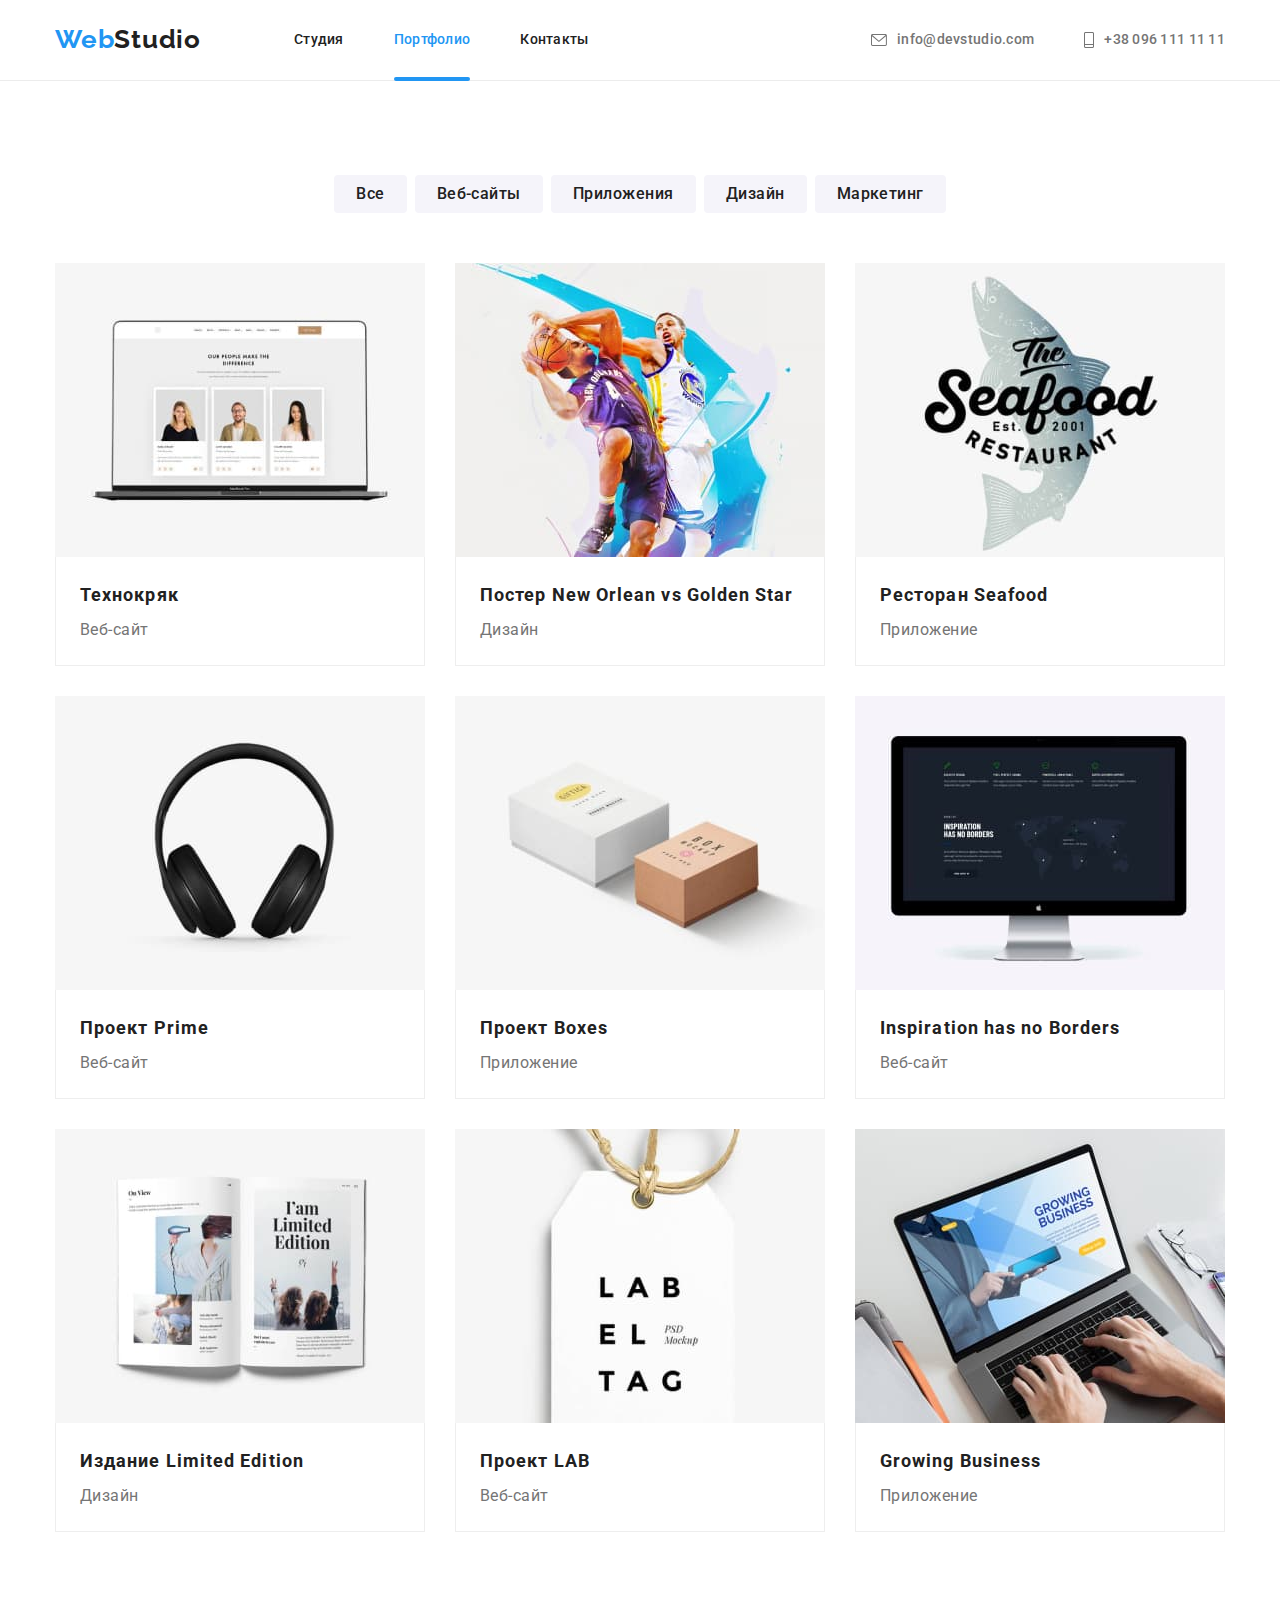
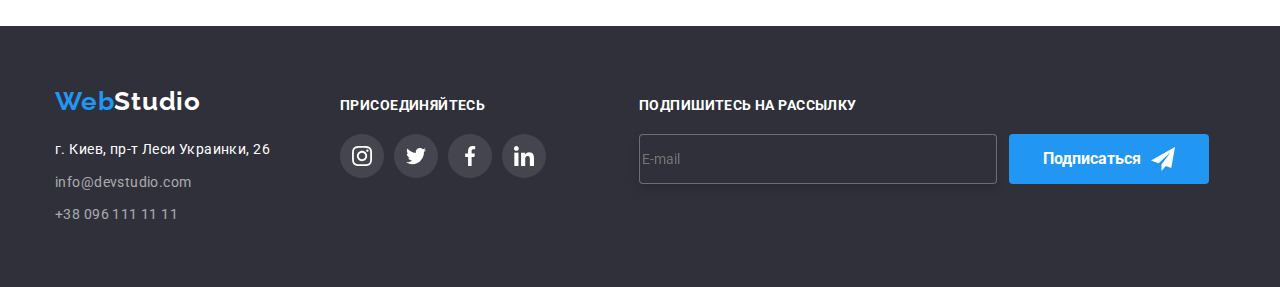
==== portfolio.html @ 74bc2cb3 "Start" ====
<!DOCTYPE html>
<html lang="ru">
  <head>
    <meta charset="UTF-8" />
    <meta http-equiv="X-UA-Compatible" content="IE=edge" />
    <meta name="viewport" content="width=device-width, initial-scale=1.0" />
    <title>Document</title>
    <link
      href="https://fonts.googleapis.com/css2?family=Raleway:wght@700&family=Roboto:wght@400;500;700;900&display=swap"
      rel="stylesheet"
    />
    <link
      rel="stylesheet"
      href="https://cdnjs.cloudflare.com/ajax/libs/modern-normalize/1.1.0/modern-normalize.min.css"
    />
    <link rel="stylesheet" href="./css/styles.css" />
  </head>
  <body>
    <!-- Шапка сайта -->
    <header class="header-border">
      <div class="header container">
        <nav class="header-nav">
          <a href="./index.html" class="logo"> <span>Web</span>Studio</a>
          <ul class="site-nav list">
            <li class="item"><a href="./index.html" class="link">Студия</a></li>
            <li class="item">
              <div class="header-item"><a href="./portfolio.html" class="link current">Портфолио</a></div>
            </li>
            <li class="item"><a href="" class="link">Контакты</a></li>
          </ul>
        </nav>
        <ul class="contacts-header list">
          <li class="item">
            <a href="mailto:info@devstudio.com" class="link">
              <svg class="contacts-header-icon" width="16px" height="12px">
                <use href="./images/svg/symbol-defs.svg#icon-envelope"></use>
              </svg>
              info@devstudio.com
            </a>
          </li>
          <li class="item">
            <a href="tel:+380961111111" class="link">
              <svg class="contacts-header-icon" width="10px" height="16px">
                <use href="./images/svg/symbol-defs.svg#icon-Vector"></use>
              </svg>
              +38 096 111 11 11</a
            >
          </li>
        </ul>
      </div>
    </header>
    <!-- Портфолио -->
    <main>
      <section class="section">
        <div class="container">
          <h2 class="visually-hidden">Портфолио</h2>
          <ul class="filter list">
            <li class="item"><button type="button" class="filter-button">Все</button></li>
            <li class="item"><button type="button" class="filter-button">Веб-сайты</button></li>
            <li class="item"><button type="button" class="filter-button">Приложения</button></li>
            <li class="item"><button type="button" class="filter-button">Дизайн</button></li>
            <li class="item"><button type="button" class="filter-button">Маркетинг</button></li>
          </ul>
          <ul class="filter-list list">
            <li class="item">
              <a href="" class="filter-hover">
                <div class="desc">
                  <img
                    class="card-img"
                    src="./images/portfolio/img1.jpg"
                    alt="Экран ноутбука со страничкой сайта"
                    width="370"
                  />
                  <div class="filter-desc-overlay">
                    <p class="text">
                      Технокряк это современная площадка распространения коронавируса. Компании используют эту платформу
                      для цифрового шпионажа и атак на защищённые сервера конкурентов.
                    </p>
                  </div>
                </div>
                <div class="content">
                  <h3 class="title">Технокряк</h3>
                  <p class="text">Веб-сайт</p>
                </div>
              </a>
            </li>

            <li class="item">
              <a href="" class="filter-hover">
                <div class="desc">
                  <img
                    class="card-img"
                    src="./images/portfolio/img2.jpg"
                    alt="Баскетболисты с мячем в прыжке"
                    width="370"
                  />
                  <div class="filter-desc-overlay">
                    <p class="text">
                      Технокряк это современная площадка распространения коронавируса. Компании используют эту платформу
                      для цифрового шпионажа и атак на защищённые сервера конкурентов.
                    </p>
                  </div>
                </div>
                <div class="content">
                  <h3 class="title">Постер New Orlean vs Golden Star</h3>
                  <p class="text">Дизайн</p>
                </div>
              </a>
            </li>
            <li class="item">
              <a href="" class="filter-hover">
                <div class="desc">
                  <img
                    class="card-img"
                    src="./images/portfolio/img3.jpg"
                    alt="Логотип с изображением рыбы и названия ресторана"
                    width="370"
                  />
                  <div class="filter-desc-overlay">
                    <p class="text">
                      Технокряк это современная площадка распространения коронавируса. Компании используют эту платформу
                      для цифрового шпионажа и атак на защищённые сервера конкурентов.
                    </p>
                  </div>
                </div>
                <div class="content">
                  <h3 class="title">Ресторан Seafood</h3>
                  <p class="text">Приложение</p>
                </div>
              </a>
            </li>
            <li class="item">
              <a href="" class="filter-hover">
                <div class="desc">
                  <img class="card-img" src="./images/portfolio/img4.jpg" alt="Наушники" width="370" />
                  <div class="filter-desc-overlay">
                    <p class="text">
                      Технокряк это современная площадка распространения коронавируса. Компании используют эту платформу
                      для цифрового шпионажа и атак на защищённые сервера конкурентов.
                    </p>
                  </div>
                </div>
                <div class="content">
                  <h3 class="title">Проект Prime</h3>
                  <p class="text">Веб-сайт</p>
                </div>
              </a>
            </li>
            <li class="item">
              <a href="" class="filter-hover">
                <div class="desc">
                  <img
                    class="card-img"
                    src="./images/portfolio/img5.jpg"
                    alt="Две коробки одна белая другая коричневая"
                    width="370"
                  />
                  <div class="filter-desc-overlay">
                    <p class="text">
                      Технокряк это современная площадка распространения коронавируса. Компании используют эту платформу
                      для цифрового шпионажа и атак на защищённые сервера конкурентов.
                    </p>
                  </div>
                </div>
                <div class="content">
                  <h3 class="title">Проект Boxes</h3>
                  <p class="text">Приложение</p>
                </div>
              </a>
            </li>
            <li class="item">
              <a href="" class="filter-hover">
                <div class="desc">
                  <img
                    class="card-img"
                    src="./images/portfolio/img6.jpg"
                    alt="Экран компьютера с изображением карты мира"
                    width="370"
                  />
                  <div class="filter-desc-overlay">
                    <p class="text">
                      Технокряк это современная площадка распространения коронавируса. Компании используют эту платформу
                      для цифрового шпионажа и атак на защищённые сервера конкурентов.
                    </p>
                  </div>
                </div>
                <div class="content">
                  <h3 class="title">Inspiration has no Borders</h3>
                  <p class="text">Веб-сайт</p>
                </div>
              </a>
            </li>
            <li class="item">
              <a href="" class="filter-hover">
                <div class="desc">
                  <img class="card-img" src="./images/portfolio/img7.jpg" alt="Журнал в развороте" width="370" />
                  <div class="filter-desc-overlay">
                    <p class="text">
                      Технокряк это современная площадка распространения коронавируса. Компании используют эту платформу
                      для цифрового шпионажа и атак на защищённые сервера конкурентов.
                    </p>
                  </div>
                </div>
                <div class="content">
                  <h3 class="title">Издание Limited Edition</h3>
                  <p class="text">Дизайн</p>
                </div>
              </a>
            </li>
            <li class="item">
              <a href="" class="filter-hover">
                <div class="desc">
                  <img class="card-img" src="./images/portfolio/img8.jpg" alt="Этикетка с надписью" width="370" />
                  <div class="filter-desc-overlay">
                    <p class="text">
                      Технокряк это современная площадка распространения коронавируса. Компании используют эту платформу
                      для цифрового шпионажа и атак на защищённые сервера конкурентов.
                    </p>
                  </div>
                </div>
                <div class="content">
                  <h3 class="title">Проект LAB</h3>
                  <p class="text">Веб-сайт</p>
                </div>
              </a>
            </li>
            <li class="item">
              <a href="" class="filter-hover">
                <div class="desc">
                  <img
                    class="card-img"
                    src="./images/portfolio/img9.jpg"
                    alt="Ноутбук кто-то на нем работает"
                    width="370"
                  />
                  <div class="filter-desc-overlay">
                    <p class="text">
                      Технокряк это современная площадка распространения коронавируса. Компании используют эту платформу
                      для цифрового шпионажа и атак на защищённые сервера конкурентов.
                    </p>
                  </div>
                </div>
                <div class="content">
                  <h3 class="title">Growing Business</h3>
                  <p class="text">Приложение</p>
                </div>
              </a>
            </li>
          </ul>
        </div>
      </section>
    </main>
    <!-- Футер -->
    <footer class="footer">
      <div class="container bloks">
        <div class="address">
          <a href="/index.html" class="logo"> <span>Web</span>Studio</a>
          <address>
            <ul class="list">
              <li class="address-text">
                <a href="https://goo.gl/maps/LQbmXpM3BCBhQMDx9" class="address-text" target="_blank"
                  >г. Киев, пр-т Леси Украинки, 26</a
                >
              </li>
              <li class="item"><a href="mailto:info@devstudio.com" class="address-link">info@devstudio.com</a></li>
              <li class="item"><a href="tel:+380961111111" class="address-link">+38 096 111 11 11</a></li>
            </ul>
          </address>
        </div>
        <div class="join">
          <h3 class="title">Присоединяйтесь</h3>
          <ul class="join-list list">
            <li class="item">
              <a href="" class="join-icon">
                <svg class="icon" width="20px" height="20px">
                  <use href="./images/svg/symbol-defs.svg#icon-instagram-2"></use>
                </svg>
              </a>
            </li>
            <li class="item">
              <a href="" class="join-icon">
                <svg class="icon" width="20px" height="20px">
                  <use href="./images/svg/symbol-defs.svg#icon-twitter-1"></use>
                </svg>
              </a>
            </li>
            <li class="item">
              <a href="" class="join-icon">
                <svg class="icon" width="20px" height="20px">
                  <use href="./images/svg/symbol-defs.svg#icon-facebook-1"></use>
                </svg>
              </a>
            </li>
            <li class="item">
              <a href="" class="join-icon">
                <svg class="icon" width="20px" height="20px">
                  <use href="./images/svg/symbol-defs.svg#icon-linkedin-1"></use>
                </svg>
              </a>
            </li>
          </ul>
        </div>
        <div class="subscribe">
          <h3 class="title">Подпишитесь на рассылку</h3>
          <form class="form-footer">
            <label class="field-footer">
              <input type="email" class="input-footer" name="email" placeholder="E-mail" />
            </label>
            <button type="submit" class="footer-button">
              Подписаться
              <svg class="icon" width="24px" height="24px">
                <use href="./images/svg/symbol-defs.svg#icon-icon-send"></use>
              </svg>
            </button>
          </form>
        </div>
      </div>
    </footer>
  </body>
</html>
---- css/styles.css ----
:root {
  --title-text-color: #212121;
  --primari-text-color: #757575;
  --accent-color: #2196f3;
  --primary-white-color: #ffffff;
  --background-color: #e5e5e5;
  --background-body-color: #f5f4fa;
  --icons-color: #afb1b8;
  --icon-white-color: #ffffff;
}
body {
  color: var(--primari-text-color);
  font-family: roboto, sans-serif;
  font-size: 14px;
  line-height: 1.7;
}
h1,
h2,
h3,
h4,
h5,
h6,
p,
ul {
  margin: 0;
  padding: 0;
}
.list {
  list-style: none;
}
.list a {
  text-decoration: none;
}
/* цвет основного текста #212121
цвет вторичного текста #757575
цвет текста белый #FFFFFF
цвет текста акцент #2196F3

цвет хедера #FFFFFF

цвет фона #E5E5E5
вторичный цвет фона #F5F4FA

цвет фона героя #2F303A

цвет фона футера #2F303A
*/
.container {
  width: 1200px;
  margin-left: auto;
  margin-right: auto;
  padding-left: 15px;
  padding-right: 15px;
  /* outline: 2px solid tomato; */
}
.visually-hidden {
  position: absolute;
  width: 1px;
  height: 1px;
  margin: -1px;
  padding: 0;
  overflow: hidden;
  border: 0;
  clip: rect(0 0 0 0);
}
.logo {
  color: var(--title-text-color);
  text-decoration: none;
  font-family: raleway;
  font-weight: 700;
  font-size: 26px;
  line-height: 1.2;
  letter-spacing: 0.03em;
}
.logo > span {
  color: var(--accent-color);
}
/* ------------------site nav------------------ */
.header {
  display: flex;
  padding-top: 24px;
  padding-bottom: 25px;
  align-items: center;
}
.header-border {
  border-bottom: 1px solid #ececec;
}
.header-nav {
  display: flex;
}

.site-nav,
.contacts-header {
  display: flex;
  align-items: center;
  font-weight: 500;
  font-size: 14px;
  line-height: 1.2;
  letter-spacing: 0.02em;
}
.site-nav {
  margin-left: 93px;
}
.site-nav .item:not(:last-child) {
  margin-right: 50px;
}

.contacts-header {
  margin-left: auto;
}
.contacts-header .link {
  display: flex;
  align-items: center;
}
.contacts-header .item:last-child {
  margin-left: 50px;
}
.site-nav .link {
  color: var(--title-text-color);
  transition: color 250ms cubic-bezier(0.4, 0, 0.2, 1);
}
.contacts-header .link {
  color: var(--primari-text-color);
  transition: color 250ms cubic-bezier(0.4, 0, 0.2, 1);
}
.contacts-header-icon {
  fill: currentColor;
  margin-right: 10px;
}
.site-nav .link:hover,
.site-nav .link:focus,
.contacts-header .link:hover,
.contacts-header .link:focus,
.address-link:hover,
.address-link:focus {
  color: var(--accent-color);
  fill: var(--accent-color);
  outline: none;
}
.link.current {
  color: var(--accent-color);
}
.header-item {
  position: relative;
}
.header-item::after {
  content: "";
  position: absolute;
  top: 46px;
  left: 0;
  width: 100%;
  height: 4px;
  border-radius: 2px;
  background-color: var(--accent-color);
  animation-name: changes;
  animation-duration: 500ms;
  animation-timing-function: linear;
  animation-fill-mode: backwards;
}
@keyframes changes {
  0% {
    opacity: 0;
  }
  100% {
    opacity: 1;
  }
}
/* -------------------Герой------------------- */
.section.hero {
  padding-top: 200px;
  padding-bottom: 200px;
  max-width: 1600px;
  margin-left: auto;
  margin-right: auto;
  background-image: linear-gradient(to right, rgba(47, 48, 58, 0.4), rgba(47, 48, 58, 0.4)),
    url(../images/hero/img1.jpg);
  background-repeat: no-repeat;
  background-position: center;
  background-size: cover;
}
.hero-title {
  color: var(--primary-white-color);
  font-weight: 900;
  font-size: 44px;
  line-height: 1.36;
  text-align: center;
  letter-spacing: 0.06em;
  text-transform: uppercase;
  margin-bottom: 30px;
}
.hero-button,
.form-button,
.footer-button {
  display: block;
  width: 200px;
  height: 50px;
  border: 10px transparent;
  border-radius: 4px;
  padding: 0;
  margin: auto;
  cursor: pointer;
  color: var(--primary-white-color);
  background-color: var(--accent-color);
  font-family: Roboto;
  font-weight: bold;
  font-size: 16px;
  line-height: 1.88;
}

/* ------------------Section----------------- */
.section {
  padding-top: 94px;
  padding-bottom: 94px;
  /* outline: 2px solid teal; */
  background-color: #ffffff;
}
.section.business {
  padding-top: 0px;
}
.section-title {
  color: var(--title-text-color);
  font-weight: bold;
  font-size: 36px;
  line-height: 1.17;
  text-align: center;
  letter-spacing: 0.03em;
  margin-bottom: 50px;
}
.feature-list {
  display: flex;
}
.feature-list .title,
.business-list .title {
  font-weight: bold;
  font-size: 14px;
  line-height: 1.14;
  letter-spacing: 0.03em;
  text-transform: uppercase;
}
.feature-list .title {
  margin-bottom: 10px;
  color: var(--title-text-color);
}
.feature-list .item {
  display: block;
  width: 270px;
}
.feature-list .item:not(:last-child) {
  margin-right: 30px;
}
.feature-list .text {
  letter-spacing: 0.03em;
}
.feature-icon {
  padding: 25px 100px;
  border-radius: 4px;
  background-color: var(--background-body-color);
  margin-bottom: 30px;
}
.feature-icon .icon {
  display: block;
}
.business-list {
  display: flex;
}
.card-img {
  display: block;
}
.business-list .item {
  position: relative;
}
.business-list .item:not(:last-child) {
  margin-right: 30px;
}
.business-list .title {
  color: var(--primary-white-color);
}
.business-item {
  position: absolute;
  width: 100%;
  bottom: 0;
  padding-top: 27px;
  padding-bottom: 27px;
  text-align: center;
  background-color: rgba(47, 48, 58, 0.8);
}
.command-list {
  display: flex;
}
.command-list .item:not(:last-child) {
  margin-right: 30px;
}
.command-list .item {
  padding-bottom: 30px;
  border-radius: 0px 0px 4px 4px;
  background-color: var(--primary-white-color);
  box-shadow: 0px 1px 3px rgba(0, 0, 0, 0.12), 0px 1px 1px rgba(0, 0, 0, 0.14), 0px 2px 1px rgba(0, 0, 0, 0.2);
}

.command-list .title {
  color: var(--title-text-color);
  font-weight: 500;
  font-size: 16px;
  line-height: 1.19;
  letter-spacing: 0.03em;
  margin: 30px auto 10px;
  display: block;
  text-align: center;
}
.command-list .text {
  font-size: 16px;
  line-height: 1.19;
  text-align: center;
  letter-spacing: 0.03em;
  margin-bottom: 16px;
}
.command-icon-list {
  display: flex;
  justify-content: center;
}
.command-icon {
  width: 44px;
  height: 44px;
  border-radius: 50%;
  background-color: transparent;
  padding: 12px;
  display: block;
  color: var(--icons-color);
  transition: background-color 250ms cubic-bezier(0.4, 0, 0.2, 1), color 250ms cubic-bezier(0.4, 0, 0.2, 1);
}

.command-icon-item:not(:last-child) {
  margin-right: 10px;
}
.command-icon > .icon {
  fill: currentColor;
}
.command-icon:hover,
.command-icon:focus {
  color: var(--icon-white-color);
  background-color: var(--accent-color);
  outline: none;
}
.section.command {
  background-color: var(--background-body-color);
}
.clients-list {
  display: flex;
  justify-content: space-between;
}
.clients-list .item {
  padding: 16px 32px;
  border: 1px solid var(--icons-color);
  border-radius: 4px;
  color: var(--icons-color);
  display: block;
  transition: color 250ms cubic-bezier(0.4, 0, 0.2, 1), border 250ms cubic-bezier(0.4, 0, 0.2, 1);
}
.clients-list .icon {
  fill: currentColor;
  display: block;
}
.clients-list .item:hover,
.clients-list .item:focus {
  color: var(--accent-color);
  border: 1px solid var(--accent-color);
  outline: none;
}
.filter {
  display: flex;
  justify-content: center;
}
.filter-list {
  display: flex;
  flex-wrap: wrap;
  margin-top: 50px;
}
.filter-button {
  cursor: pointer;
  color: var(--title-text-color);
  background-color: #f5f4fa;
  font-family: Roboto;
  font-weight: 500;
  font-size: 16px;
  line-height: 1.62;
  text-align: center;
  letter-spacing: 0.03em;
  border-radius: 4px;
  border: 0;
  padding: 6px 22px;

  transition: background-color 250ms cubic-bezier(0.4, 0, 0.2, 1), color 250ms cubic-bezier(0.4, 0, 0.2, 1),
    box-shadow 250ms cubic-bezier(0.4, 0, 0.2, 1);
}
.filter .item:not(:last-child) {
  margin-right: 8px;
}
/* .filter-list .item:not(:nth-last-child(-n + 3)) {
  margin-bottom: 30px;
}
.filter-list .item:not(:nth-child(3n + 3)) {
  margin-right: 30px;
} */
.filter-list {
  display: flex;
  flex-wrap: wrap;
  gap: 30px 30px;
}
.filter-button:hover,
.filter-button:focus {
  color: var(--primary-white-color);
  background-color: var(--accent-color);
  box-shadow: 0px 3px 1px rgba(0, 0, 0, 0.1), 0px 1px 2px rgba(0, 0, 0, 0.08), 0px 2px 2px rgba(0, 0, 0, 0.12);
  outline: none;
}
.filter-list .title {
  color: var(--title-text-color);
  font-weight: bold;
  font-size: 18px;
  line-height: 2;
  letter-spacing: 0.06em;
}
.filter-list .content {
  border: 1px solid#eeeeee;
  border-top: 0px;
  padding: 20px 24px;
}
.filter-list .text {
  margin-top: 2px;
  font-weight: normal;
  font-size: 16px;
  line-height: 1.87;
  letter-spacing: 0.03em;
  color: var(--primari-text-color);
}
.filter-hover {
  display: block;
  transition: box-shadow 250ms cubic-bezier(0.4, 0, 0.2, 1);
}
.filter-list .desc {
  position: relative;
  overflow: hidden;
}
.filter-desc-overlay {
  position: absolute;
  top: 0;
  left: 0;
  width: 100%;
  height: 100%;
  padding: 63px 24px;
  background-color: rgba(33, 150, 243, 0.9);

  transform: translateY(100%);
  transition: transform 250ms cubic-bezier(0.4, 0, 0.2, 1);
}
.filter-desc-overlay .text {
  font-size: 18px;
  line-height: 1.56;
  letter-spacing: 0.03em;
  color: var(--primary-white-color);
}
.filter-hover:focus,
.filter-hover:hover {
  box-shadow: 0px 1px 1px rgba(0, 0, 0, 0.12), 0px 4px 4px rgba(0, 0, 0, 0.06), 1px 4px 6px rgba(0, 0, 0, 0.16);
  outline: none;
}
.filter-hover:hover .filter-desc-overlay,
.filter-hover:focus .filter-desc-overlay {
  transform: translateY(0);
}
/* ---------------footer---------------- */
.footer {
  background-color: #2f303a;
  padding-top: 60px;
  padding-bottom: 60px;
}
.container.bloks {
  display: flex;
}

.address-link {
  color: rgba(255, 255, 255, 0.6);
  font-weight: normal;
  font-style: normal;
  font-size: 14px;
  line-height: 1.71;
  letter-spacing: 0.03em;
  transition: color 250ms cubic-bezier(0.4, 0, 0.2, 1);
}
.address-text {
  color: var(--primary-white-color);
  font-style: normal;
  font-weight: normal;
  font-size: 14px;
  line-height: 1.71;
  letter-spacing: 0.03em;
  margin-top: 20px;
}
.address .item {
  margin-top: 9px;
}
.footer .logo {
  color: var(--primary-white-color);
}
.join {
  margin-left: 70px;
  margin-top: 12px;
}
.join .title,
.subscribe .title {
  font-size: 14px;
  line-height: 1.14;
  letter-spacing: 0.03em;
  text-transform: uppercase;
  color: var(--primary-white-color);
}
.join-list {
  display: flex;
  margin-top: 20px;
}
.join-icon {
  width: 44px;
  height: 44px;
  border-radius: 50%;
  padding: 12px;
  color: var(--icon-white-color);
  display: block;

  background-color: rgba(255, 255, 255, 0.1);
  transition: background-color 250ms cubic-bezier(0.4, 0, 0.2, 1);
}
.join-list .item:not(:last-child) {
  margin-right: 10px;
}
.join-icon .icon {
  fill: currentColor;
}
.join-icon:hover,
.join-icon:focus {
  background-color: var(--accent-color);
  outline: none;
}
.subscribe {
  margin-left: 93px;
  margin-top: 12px;
}
.subscribe .title {
  margin-bottom: 20px;
}
.form-footer {
  display: flex;
  align-items: center;
}
.input-footer {
  width: 358px;
  height: 50px;
  border: 1px solid rgba(255, 255, 255, 0.3);
  filter: drop-shadow(0px 4px 4px rgba(0, 0, 0, 0.15));
  border-radius: 4px;
  background-color: #2f303a;
  color: var(--primary-white-color);
  cursor: pointer;
  transition: border-color 250ms cubic-bezier(0.4, 0, 0.2, 1);
}
.field-footer:focus-within > .input-footer {
  border-color: var(--accent-color);
  outline: none;
}
.footer-button {
  display: flex;
  justify-content: center;
  align-items: center;
  margin-left: 12px;
}
.footer-button .icon {
  margin-left: 10px;
}

/*------------ Modal-----------  */
.backdrop {
  position: fixed;
  top: 0;
  left: 0;
  width: 100vw;
  height: 100vh;
  background-color: rgba(0, 0, 0, 0.2);
  opacity: 1;
  transition: opacity 250ms cubic-bezier(0.4, 0, 0.2, 1);
}
.backdrop.is-hidden {
  opacity: 0;
  pointer-events: none;
  visibility: hidden;
}
.modal {
  position: absolute;
  top: 50%;
  left: 50%;
  padding: 40px;

  min-width: 528px;
  min-height: 581px;
  background-color: #ffffff;
  box-shadow: 0px 1px 3px rgba(0, 0, 0, 0.12), 0px 1px 1px rgba(0, 0, 0, 0.14), 0px 2px 1px rgba(0, 0, 0, 0.2);
  border-radius: 4px;
  transform: translate(-50%, -50%);
}
.modal-button {
  padding: 0;
  margin: 0;
  position: absolute;
  top: 8px;
  right: 8px;
  fill: var(--icons-color);
  border: none;
  background-color: transparent;
  cursor: pointer;
}
.modal-button .icon {
  display: block;
  fill: #000;
  transition: fill 250ms cubic-bezier(0.4, 0, 0.2, 1);
}
.modal-button .icon:hover {
  fill: var(--accent-color);
}
/* ------------------Form---------------- */
.form-title {
  margin-bottom: 30px;
  font-weight: bold;
  font-size: 20px;
  line-height: 1.15;
  text-align: center;
  letter-spacing: 0.03em;
  color: var(--title-text-color);
}
.form-field {
  position: relative;
  display: flex;
  margin-bottom: 28px;
}
.form-input {
  width: 100%;
  height: 40px;
  padding-left: 42px;
  border: 1px solid rgba(33, 33, 33, 0.2);
  border-radius: 4px;
  cursor: pointer;
  transition: border-color 250ms cubic-bezier(0.4, 0, 0.2, 1);
}
.form-label {
  position: absolute;
  top: -18px;
  left: 0;
  font-size: 12px;
  line-height: 1.17;
  letter-spacing: 0.01em;
  cursor: pointer;
}
.form-field .icon {
  position: absolute;
  left: 12px;
  top: 50%;
  transform: translateY(-50%);
  cursor: pointer;
  transition: fill 250ms cubic-bezier(0.4, 0, 0.2, 1);
}

.form-input.comments {
  height: 120px;
  padding: 12px 16px;
  resize: none;
}
.form-field.comments {
  margin-bottom: 20px;
}
.form-field:focus-within > .icon {
  fill: var(--accent-color);
}
.form-field:focus-within > .form-input {
  border-color: var(--accent-color);
  outline: none;
}
.form-button {
  box-shadow: 0px 4px 4px rgba(0, 0, 0, 0.15);
}
.form-label-checkbox,
.checkbox-link {
  padding-left: 24px;
  font-size: 14px;
  line-height: 1.71;
  letter-spacing: 0.03em;
}
.checkbox-link {
  display: inline;
  text-decoration-line: underline;
  color: var(--accent-color);
  margin: 0;
  padding: 0;
}
.icon-unchecked {
  position: absolute;
  top: 50%;

  transform: translateY(-50%);
  width: 16px;
  height: 15px;
  margin-right: 5px;
  border: 2px solid #2a2a2a;
  border-radius: 2px;
  background: #ffffff;
  transition: background-color 250ms cubic-bezier(0.4, 0, 0.2, 1), border 250ms cubic-bezier(0.4, 0, 0.2, 1);
}
.icon-checked {
  position: absolute;
  top: 50%;

  transform: translateY(-50%);
}
.form-checkbox:checked ~ .icon-unchecked {
  background: transparent;
  border: transparent;
}
.form-field.checkbox {
  padding-left: 12px;
  margin-bottom: 30px;
}
.form-checkbox {
  position: absolute;
  width: 1px;
  height: 1px;
  margin: -1px;
  border: 0;
  padding: 0;
  clip: rect(0 0 0 0);
  overflow: hidden;
}
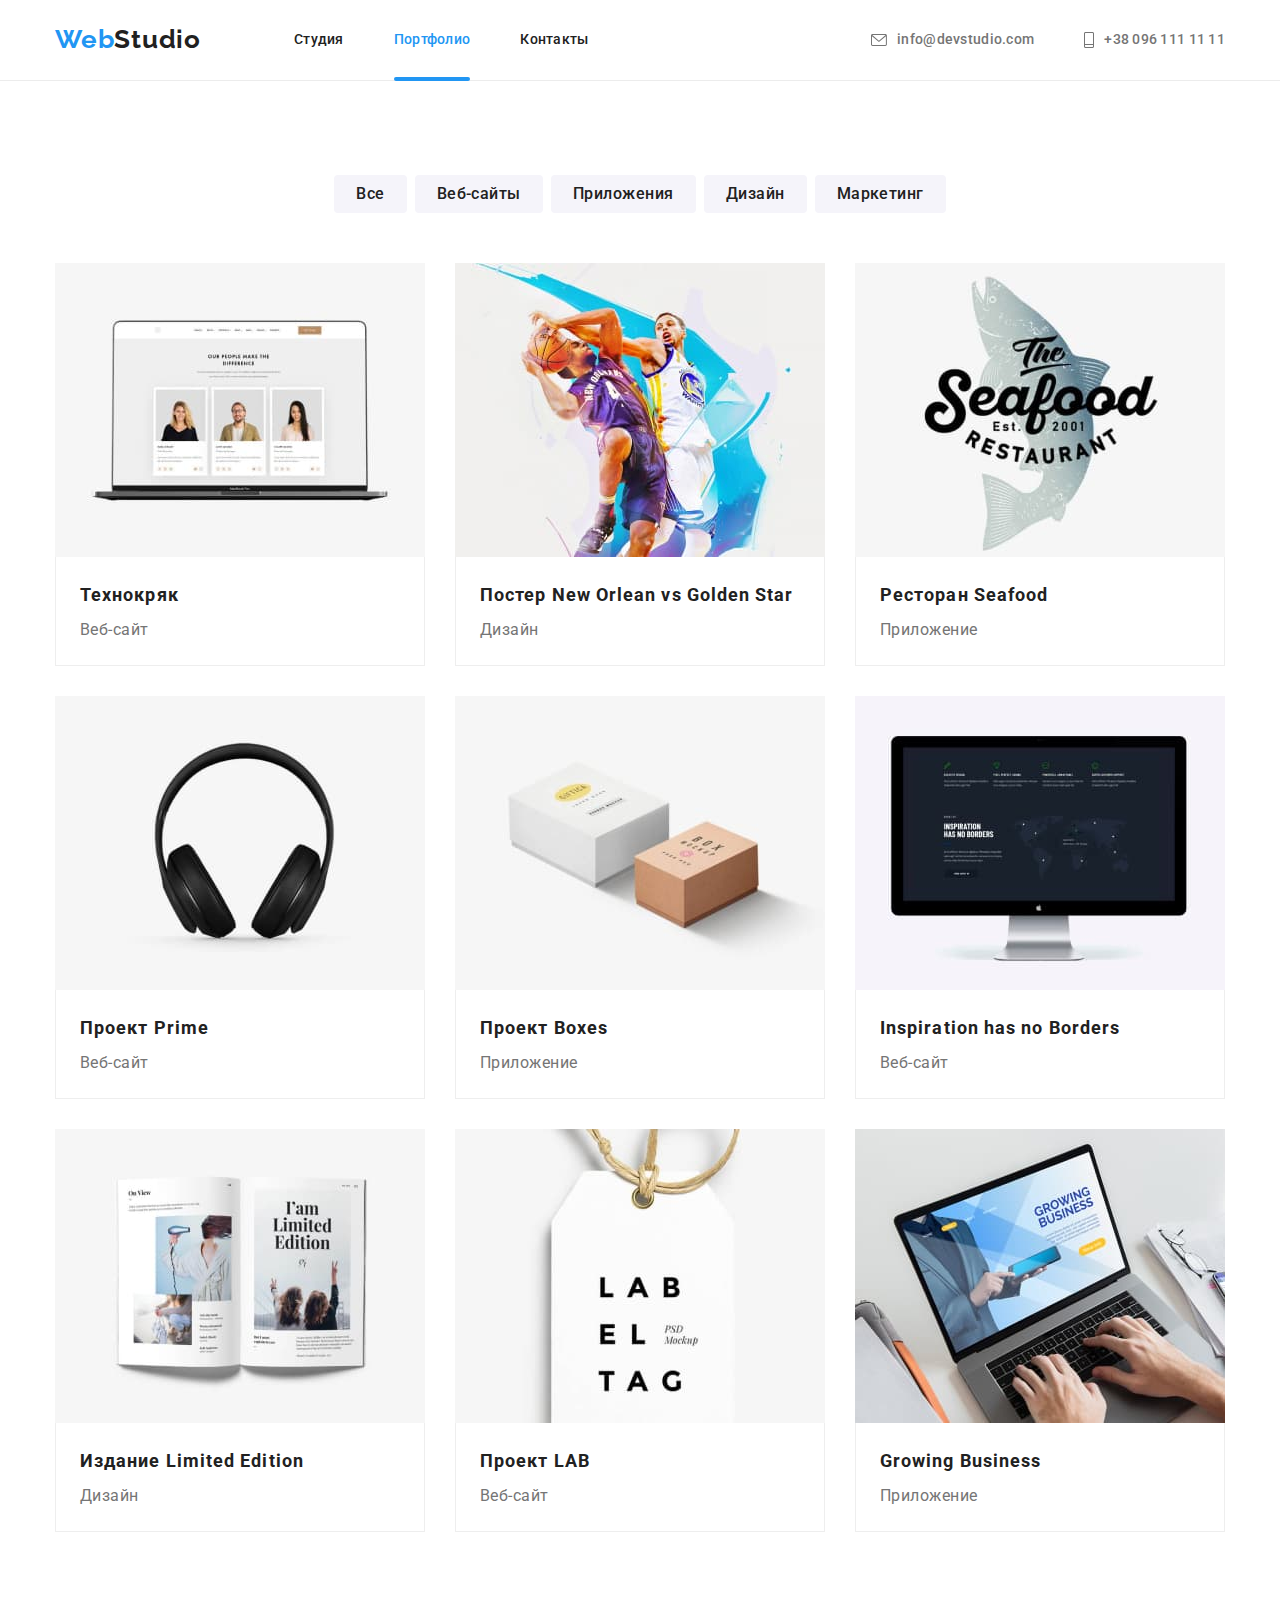
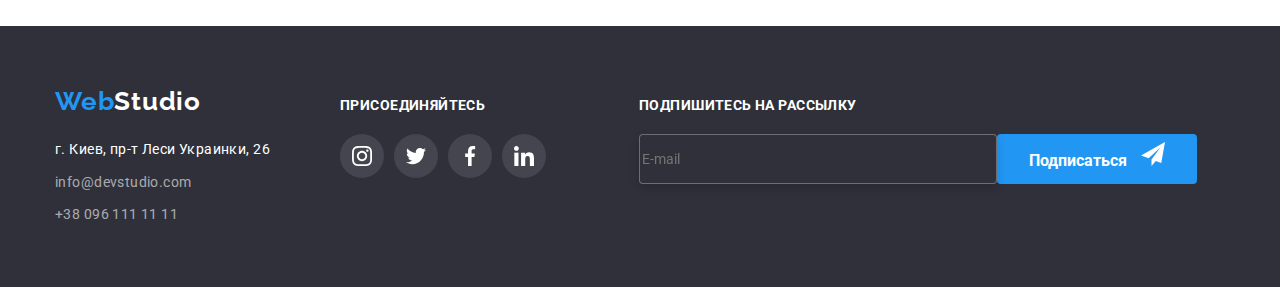
==== commit 427881d3: "Split into folders SASS" ====
--- a/portfolio.html
+++ b/portfolio.html
@@ -13,6 +13,7 @@
       rel="stylesheet"
       href="https://cdnjs.cloudflare.com/ajax/libs/modern-normalize/1.1.0/modern-normalize.min.css"
     />
+    <link rel="stylesheet" href="./css/main.css" />
     <link rel="stylesheet" href="./css/styles.css" />
   </head>
   <body>
--- a/css/main.css
+++ b/css/main.css
@@ -0,0 +1,807 @@
+h1,
+h2,
+h3,
+h4,
+h5,
+h6,
+p,
+ul {
+  margin: 0;
+  padding: 0;
+}
+
+.list {
+  list-style: none;
+}
+
+.list a {
+  text-decoration: none;
+}
+
+:root {
+  --title-text-color: #212121;
+  --primari-text-color: #757575;
+  --accent-color: #2196f3;
+  --primary-white-color: #ffffff;
+  --background-color: #e5e5e5;
+  --background-body-color: #f5f4fa;
+  --icons-color: #afb1b8;
+  --icon-white-color: #ffffff;
+}
+
+body {
+  color: var(--primari-text-color);
+  font-family: roboto, sans-serif;
+  font-size: 14px;
+  line-height: 1.7;
+}
+
+.section {
+  padding-top: 94px;
+  padding-bottom: 94px;
+  /* outline: 2px solid teal; */
+  background-color: #ffffff;
+}
+
+.container {
+  width: 1200px;
+  margin-left: auto;
+  margin-right: auto;
+  padding-left: 15px;
+  padding-right: 15px;
+  /* outline: 2px solid tomato; */
+}
+
+.logo {
+  color: var(--title-text-color);
+  text-decoration: none;
+  font-family: raleway;
+  font-weight: 700;
+  font-size: 26px;
+  line-height: 1.2;
+  letter-spacing: 0.03em;
+}
+
+.logo > span {
+  color: var(--accent-color);
+}
+
+.backdrop {
+  position: fixed;
+  top: 0;
+  left: 0;
+  width: 100vw;
+  height: 100vh;
+  background-color: rgba(0, 0, 0, 0.2);
+  opacity: 1;
+  transition: opacity 250ms cubic-bezier(0.4, 0, 0.2, 1);
+}
+
+.backdrop.is-hidden {
+  opacity: 0;
+  pointer-events: none;
+  visibility: hidden;
+}
+
+.modal {
+  position: absolute;
+  top: 50%;
+  left: 50%;
+  padding: 40px;
+  min-width: 528px;
+  min-height: 581px;
+  background-color: #ffffff;
+  box-shadow: 0px 1px 3px rgba(0, 0, 0, 0.12), 0px 1px 1px rgba(0, 0, 0, 0.14), 0px 2px 1px rgba(0, 0, 0, 0.2);
+  border-radius: 4px;
+  transform: translate(-50%, -50%);
+}
+
+.modal-button {
+  padding: 0;
+  margin: 0;
+  position: absolute;
+  top: 8px;
+  right: 8px;
+  fill: var(--icons-color);
+  border: none;
+  background-color: transparent;
+  cursor: pointer;
+}
+
+.modal-button .icon {
+  display: block;
+  fill: #000;
+  transition: fill 250ms cubic-bezier(0.4, 0, 0.2, 1);
+}
+
+.modal-button .icon:hover {
+  fill: var(--accent-color);
+}
+
+.form-title {
+  margin-bottom: 30px;
+  font-weight: bold;
+  font-size: 20px;
+  line-height: 1.15;
+  text-align: center;
+  letter-spacing: 0.03em;
+  color: var(--title-text-color);
+}
+
+.form-field {
+  position: relative;
+  display: flex;
+  margin-bottom: 28px;
+}
+
+.form-input {
+  width: 100%;
+  height: 40px;
+  padding-left: 42px;
+  border: 1px solid rgba(33, 33, 33, 0.2);
+  border-radius: 4px;
+  cursor: pointer;
+  transition: border-color 250ms cubic-bezier(0.4, 0, 0.2, 1);
+}
+
+.form-label {
+  position: absolute;
+  top: -18px;
+  left: 0;
+  font-size: 12px;
+  line-height: 1.17;
+  letter-spacing: 0.01em;
+  cursor: pointer;
+}
+
+.form-field .icon {
+  position: absolute;
+  left: 12px;
+  top: 50%;
+  transform: translateY(-50%);
+  cursor: pointer;
+  transition: fill 250ms cubic-bezier(0.4, 0, 0.2, 1);
+}
+
+.form-input.comments {
+  height: 120px;
+  padding: 12px 16px;
+  resize: none;
+}
+
+.form-field.comments {
+  margin-bottom: 20px;
+}
+
+.form-field:focus-within > .icon {
+  fill: var(--accent-color);
+}
+
+.form-field:focus-within > .form-input {
+  border-color: var(--accent-color);
+  outline: none;
+}
+
+.form-button {
+  box-shadow: 0px 4px 4px rgba(0, 0, 0, 0.15);
+}
+
+.form-label-checkbox,
+.checkbox-link {
+  padding-left: 24px;
+  font-size: 14px;
+  line-height: 1.71;
+  letter-spacing: 0.03em;
+}
+
+.checkbox-link {
+  display: inline;
+  text-decoration-line: underline;
+  color: var(--accent-color);
+  margin: 0;
+  padding: 0;
+}
+
+.icon-unchecked {
+  position: absolute;
+  top: 50%;
+  transform: translateY(-50%);
+  width: 16px;
+  height: 15px;
+  margin-right: 5px;
+  border: 2px solid #2a2a2a;
+  border-radius: 2px;
+  background: #ffffff;
+  transition: background-color 250ms cubic-bezier(0.4, 0, 0.2, 1), border 250ms cubic-bezier(0.4, 0, 0.2, 1);
+}
+
+.icon-checked {
+  position: absolute;
+  top: 50%;
+  transform: translateY(-50%);
+}
+
+.form-checkbox:checked ~ .icon-unchecked {
+  background: transparent;
+  border: transparent;
+}
+
+.form-field.checkbox {
+  padding-left: 12px;
+  margin-bottom: 30px;
+}
+
+.form-checkbox {
+  overflow: hidden;
+}
+
+.subscribe {
+  margin-left: 93px;
+  margin-top: 12px;
+}
+
+.subscribe .title {
+  margin-bottom: 20px;
+}
+
+.form-footer {
+  display: flex;
+  align-items: center;
+}
+
+.input-footer {
+  width: 358px;
+  height: 50px;
+  border: 1px solid rgba(255, 255, 255, 0.3);
+  filter: drop-shadow(0px 4px 4px rgba(0, 0, 0, 0.15));
+  border-radius: 4px;
+  background-color: #2f303a;
+  color: var(--primary-white-color);
+  cursor: pointer;
+  transition: border-color 250ms cubic-bezier(0.4, 0, 0.2, 1);
+}
+
+.field-footer:focus-within > .input-footer {
+  border-color: var(--accent-color);
+  outline: none;
+}
+
+.footer-button {
+  display: flex;
+  justify-content: center;
+  align-items: center;
+  margin-left: 12px;
+}
+
+.footer-button .icon {
+  margin-left: 10px;
+}
+
+.hero-button,
+.form-button,
+.footer-button {
+  display: block;
+  width: 200px;
+  height: 50px;
+  border: 10px transparent;
+  border-radius: 4px;
+  padding: 0;
+  margin: auto;
+  cursor: pointer;
+  color: var(--primary-white-color);
+  background-color: var(--accent-color);
+  font-family: Roboto;
+  font-weight: bold;
+  font-size: 16px;
+  line-height: 1.88;
+}
+
+.header {
+  display: flex;
+  padding-top: 24px;
+  padding-bottom: 25px;
+  align-items: center;
+}
+
+.header-border {
+  border-bottom: 1px solid #ececec;
+}
+
+.header-nav {
+  display: flex;
+}
+
+.site-nav,
+.contacts-header {
+  display: flex;
+  align-items: center;
+  font-weight: 500;
+  font-size: 14px;
+  line-height: 1.2;
+  letter-spacing: 0.02em;
+}
+
+.hero {
+  padding-top: 200px;
+  padding-bottom: 200px;
+  max-width: 1600px;
+  margin-left: auto;
+  margin-right: auto;
+  background-image: linear-gradient(to right, rgba(47, 48, 58, 0.4), rgba(47, 48, 58, 0.4)), url(../images/hero/img1.jpg);
+  background-repeat: no-repeat;
+  background-position: center;
+  background-size: cover;
+}
+
+.hero-title {
+  color: var(--primary-white-color);
+  font-weight: 900;
+  font-size: 44px;
+  line-height: 1.36;
+  text-align: center;
+  letter-spacing: 0.06em;
+  text-transform: uppercase;
+  margin-bottom: 30px;
+}
+
+.contacts-header {
+  margin-left: auto;
+}
+
+.contacts-header .link {
+  display: flex;
+  align-items: center;
+}
+
+.contacts-header .item:last-child {
+  margin-left: 50px;
+}
+
+.contacts-header .link {
+  color: var(--primari-text-color);
+  transition: color 250ms cubic-bezier(0.4, 0, 0.2, 1);
+}
+
+.contacts-header-icon {
+  fill: currentColor;
+  margin-right: 10px;
+}
+
+.site-nav {
+  margin-left: 93px;
+}
+
+.site-nav .item:not(:last-child) {
+  margin-right: 50px;
+}
+
+.site-nav .link {
+  color: var(--title-text-color);
+  transition: color 250ms cubic-bezier(0.4, 0, 0.2, 1);
+}
+
+.link.current {
+  color: var(--accent-color);
+}
+
+.header-item {
+  position: relative;
+}
+
+.header-item::after {
+  content: "";
+  position: absolute;
+  top: 46px;
+  left: 0;
+  width: 100%;
+  height: 4px;
+  border-radius: 2px;
+  background-color: var(--accent-color);
+  animation-name: changes;
+  animation-duration: 500ms;
+  animation-timing-function: linear;
+  animation-fill-mode: backwards;
+}
+
+@keyframes changes {
+  0% {
+    opacity: 0;
+  }
+  100% {
+    opacity: 1;
+  }
+}
+
+.section-title {
+  color: var(--title-text-color);
+  font-weight: bold;
+  font-size: 36px;
+  line-height: 1.17;
+  text-align: center;
+  letter-spacing: 0.03em;
+  margin-bottom: 50px;
+}
+
+.feature-list {
+  display: flex;
+}
+
+.feature-list .title,
+.business-list .title {
+  font-weight: bold;
+  font-size: 14px;
+  line-height: 1.14;
+  letter-spacing: 0.03em;
+  text-transform: uppercase;
+}
+
+.feature-list .title {
+  margin-bottom: 10px;
+  color: var(--title-text-color);
+}
+
+.feature-list .item {
+  display: block;
+  width: 270px;
+}
+
+.feature-list .item:not(:last-child) {
+  margin-right: 30px;
+}
+
+.feature-list .text {
+  letter-spacing: 0.03em;
+}
+
+.feature-icon {
+  padding: 25px 100px;
+  border-radius: 4px;
+  background-color: var(--background-body-color);
+  margin-bottom: 30px;
+}
+
+.feature-icon .icon {
+  display: block;
+}
+
+.section.business {
+  padding-top: 0px;
+}
+
+.business-list {
+  display: flex;
+}
+
+.card-img {
+  display: block;
+}
+
+.business-list .item {
+  position: relative;
+}
+
+.business-list .item:not(:last-child) {
+  margin-right: 30px;
+}
+
+.business-list .title {
+  color: var(--primary-white-color);
+}
+
+.business-item {
+  position: absolute;
+  width: 100%;
+  bottom: 0;
+  padding-top: 27px;
+  padding-bottom: 27px;
+  text-align: center;
+  background-color: rgba(47, 48, 58, 0.8);
+}
+
+.command-list {
+  display: flex;
+}
+
+.command-list .item:not(:last-child) {
+  margin-right: 30px;
+}
+
+.command-list .item {
+  padding-bottom: 30px;
+  border-radius: 0px 0px 4px 4px;
+  background-color: var(--primary-white-color);
+  box-shadow: 0px 1px 3px rgba(0, 0, 0, 0.12), 0px 1px 1px rgba(0, 0, 0, 0.14), 0px 2px 1px rgba(0, 0, 0, 0.2);
+}
+
+.command-list .title {
+  color: var(--title-text-color);
+  font-weight: 500;
+  font-size: 16px;
+  line-height: 1.19;
+  letter-spacing: 0.03em;
+  margin: 30px auto 10px;
+  display: block;
+  text-align: center;
+}
+
+.command-list .text {
+  font-size: 16px;
+  line-height: 1.19;
+  text-align: center;
+  letter-spacing: 0.03em;
+  margin-bottom: 16px;
+}
+
+.command-icon-list {
+  display: flex;
+  justify-content: center;
+}
+
+.command-icon {
+  width: 44px;
+  height: 44px;
+  border-radius: 50%;
+  background-color: transparent;
+  padding: 12px;
+  display: block;
+  color: var(--icons-color);
+  transition: background-color 250ms cubic-bezier(0.4, 0, 0.2, 1), color 250ms cubic-bezier(0.4, 0, 0.2, 1);
+}
+
+.command-icon-item:not(:last-child) {
+  margin-right: 10px;
+}
+
+.command-icon > .icon {
+  fill: currentColor;
+}
+
+.command-icon:hover,
+.command-icon:focus {
+  color: var(--icon-white-color);
+  background-color: var(--accent-color);
+  outline: none;
+}
+
+.section.command {
+  background-color: var(--background-body-color);
+}
+
+.clients-list {
+  display: flex;
+  justify-content: space-between;
+}
+
+.clients-list .item {
+  padding: 16px 32px;
+  border: 1px solid var(--icons-color);
+  border-radius: 4px;
+  color: var(--icons-color);
+  display: block;
+  transition: color 250ms cubic-bezier(0.4, 0, 0.2, 1), border 250ms cubic-bezier(0.4, 0, 0.2, 1);
+}
+
+.clients-list .icon {
+  fill: currentColor;
+  display: block;
+}
+
+.clients-list .item:hover,
+.clients-list .item:focus {
+  color: var(--accent-color);
+  border: 1px solid var(--accent-color);
+  outline: none;
+}
+
+.filter {
+  display: flex;
+  justify-content: center;
+}
+
+.filter-list {
+  display: flex;
+  flex-wrap: wrap;
+  margin-top: 50px;
+}
+
+.filter-button {
+  cursor: pointer;
+  color: var(--title-text-color);
+  background-color: #f5f4fa;
+  font-family: Roboto;
+  font-weight: 500;
+  font-size: 16px;
+  line-height: 1.62;
+  text-align: center;
+  letter-spacing: 0.03em;
+  border-radius: 4px;
+  border: 0;
+  padding: 6px 22px;
+  transition: background-color 250ms cubic-bezier(0.4, 0, 0.2, 1), color 250ms cubic-bezier(0.4, 0, 0.2, 1), box-shadow 250ms cubic-bezier(0.4, 0, 0.2, 1);
+}
+
+.filter .item:not(:last-child) {
+  margin-right: 8px;
+}
+
+.filter-list {
+  display: flex;
+  flex-wrap: wrap;
+  gap: 30px 30px;
+}
+
+.filter-button:hover,
+.filter-button:focus {
+  color: var(--primary-white-color);
+  background-color: var(--accent-color);
+  box-shadow: 0px 3px 1px rgba(0, 0, 0, 0.1), 0px 1px 2px rgba(0, 0, 0, 0.08), 0px 2px 2px rgba(0, 0, 0, 0.12);
+  outline: none;
+}
+
+.filter-list .title {
+  color: var(--title-text-color);
+  font-weight: bold;
+  font-size: 18px;
+  line-height: 2;
+  letter-spacing: 0.06em;
+}
+
+.filter-list .content {
+  border: 1px solid #eeeeee;
+  border-top: 0px;
+  padding: 20px 24px;
+}
+
+.filter-list .text {
+  margin-top: 2px;
+  font-weight: normal;
+  font-size: 16px;
+  line-height: 1.87;
+  letter-spacing: 0.03em;
+  color: var(--primari-text-color);
+}
+
+.filter-hover {
+  display: block;
+  transition: box-shadow 250ms cubic-bezier(0.4, 0, 0.2, 1);
+}
+
+.filter-list .desc {
+  position: relative;
+  overflow: hidden;
+}
+
+.filter-desc-overlay {
+  position: absolute;
+  top: 0;
+  left: 0;
+  width: 100%;
+  height: 100%;
+  padding: 63px 24px;
+  background-color: rgba(33, 150, 243, 0.9);
+  transform: translateY(100%);
+  transition: transform 250ms cubic-bezier(0.4, 0, 0.2, 1);
+}
+
+.filter-desc-overlay .text {
+  font-size: 18px;
+  line-height: 1.56;
+  letter-spacing: 0.03em;
+  color: var(--primary-white-color);
+}
+
+.filter-hover:focus,
+.filter-hover:hover {
+  box-shadow: 0px 1px 1px rgba(0, 0, 0, 0.12), 0px 4px 4px rgba(0, 0, 0, 0.06), 1px 4px 6px rgba(0, 0, 0, 0.16);
+  outline: none;
+}
+
+.filter-hover:hover .filter-desc-overlay,
+.filter-hover:focus .filter-desc-overlay {
+  transform: translateY(0);
+}
+
+.footer {
+  background-color: #2f303a;
+  padding-top: 60px;
+  padding-bottom: 60px;
+}
+
+.container.bloks {
+  display: flex;
+}
+
+.address-link {
+  color: rgba(255, 255, 255, 0.6);
+  font-weight: normal;
+  font-style: normal;
+  font-size: 14px;
+  line-height: 1.71;
+  letter-spacing: 0.03em;
+  transition: color 250ms cubic-bezier(0.4, 0, 0.2, 1);
+}
+
+.address-text {
+  color: var(--primary-white-color);
+  font-style: normal;
+  font-weight: normal;
+  font-size: 14px;
+  line-height: 1.71;
+  letter-spacing: 0.03em;
+  margin-top: 20px;
+}
+
+.address .item {
+  margin-top: 9px;
+}
+
+.footer .logo {
+  color: var(--primary-white-color);
+}
+
+.join {
+  margin-left: 70px;
+  margin-top: 12px;
+}
+
+.join .title,
+.subscribe .title {
+  font-size: 14px;
+  line-height: 1.14;
+  letter-spacing: 0.03em;
+  text-transform: uppercase;
+  color: var(--primary-white-color);
+}
+
+.join-list {
+  display: flex;
+  margin-top: 20px;
+}
+
+.join-icon {
+  width: 44px;
+  height: 44px;
+  border-radius: 50%;
+  padding: 12px;
+  color: var(--icon-white-color);
+  display: block;
+  background-color: rgba(255, 255, 255, 0.1);
+  transition: background-color 250ms cubic-bezier(0.4, 0, 0.2, 1);
+}
+
+.join-list .item:not(:last-child) {
+  margin-right: 10px;
+}
+
+.join-icon .icon {
+  fill: currentColor;
+}
+
+.join-icon:hover,
+.join-icon:focus {
+  background-color: var(--accent-color);
+  outline: none;
+}
+
+.visually-hidden {
+  position: absolute;
+  width: 1px;
+  height: 1px;
+  margin: -1px;
+  padding: 0;
+  overflow: hidden;
+  border: 0;
+  clip: rect(0 0 0 0);
+}
+
+.site-nav .link:hover,
+.site-nav .link:focus,
+.contacts-header .link:hover,
+.contacts-header .link:focus,
+.address-link:hover,
+.address-link:focus {
+  color: var(--accent-color);
+  fill: var(--accent-color);
+  outline: none;
+}
+/*# sourceMappingURL=main.css.map */--- a/css/styles.css
+++ b/css/styles.css
@@ -1,36 +1,3 @@
-:root {
-  --title-text-color: #212121;
-  --primari-text-color: #757575;
-  --accent-color: #2196f3;
-  --primary-white-color: #ffffff;
-  --background-color: #e5e5e5;
-  --background-body-color: #f5f4fa;
-  --icons-color: #afb1b8;
-  --icon-white-color: #ffffff;
-}
-body {
-  color: var(--primari-text-color);
-  font-family: roboto, sans-serif;
-  font-size: 14px;
-  line-height: 1.7;
-}
-h1,
-h2,
-h3,
-h4,
-h5,
-h6,
-p,
-ul {
-  margin: 0;
-  padding: 0;
-}
-.list {
-  list-style: none;
-}
-.list a {
-  text-decoration: none;
-}
 /* цвет основного текста #212121
 цвет вторичного текста #757575
 цвет текста белый #FFFFFF
@@ -45,693 +12,15 @@
 
 цвет фона футера #2F303A
 */
-.container {
-  width: 1200px;
-  margin-left: auto;
-  margin-right: auto;
-  padding-left: 15px;
-  padding-right: 15px;
-  /* outline: 2px solid tomato; */
-}
-.visually-hidden {
-  position: absolute;
-  width: 1px;
-  height: 1px;
-  margin: -1px;
-  padding: 0;
-  overflow: hidden;
-  border: 0;
-  clip: rect(0 0 0 0);
-}
-.logo {
-  color: var(--title-text-color);
-  text-decoration: none;
-  font-family: raleway;
-  font-weight: 700;
-  font-size: 26px;
-  line-height: 1.2;
-  letter-spacing: 0.03em;
-}
-.logo > span {
-  color: var(--accent-color);
-}
+
 /* ------------------site nav------------------ */
-.header {
-  display: flex;
-  padding-top: 24px;
-  padding-bottom: 25px;
-  align-items: center;
-}
-.header-border {
-  border-bottom: 1px solid #ececec;
-}
-.header-nav {
-  display: flex;
-}
 
-.site-nav,
-.contacts-header {
-  display: flex;
-  align-items: center;
-  font-weight: 500;
-  font-size: 14px;
-  line-height: 1.2;
-  letter-spacing: 0.02em;
-}
-.site-nav {
-  margin-left: 93px;
-}
-.site-nav .item:not(:last-child) {
-  margin-right: 50px;
-}
-
-.contacts-header {
-  margin-left: auto;
-}
-.contacts-header .link {
-  display: flex;
-  align-items: center;
-}
-.contacts-header .item:last-child {
-  margin-left: 50px;
-}
-.site-nav .link {
-  color: var(--title-text-color);
-  transition: color 250ms cubic-bezier(0.4, 0, 0.2, 1);
-}
-.contacts-header .link {
-  color: var(--primari-text-color);
-  transition: color 250ms cubic-bezier(0.4, 0, 0.2, 1);
-}
-.contacts-header-icon {
-  fill: currentColor;
-  margin-right: 10px;
-}
-.site-nav .link:hover,
-.site-nav .link:focus,
-.contacts-header .link:hover,
-.contacts-header .link:focus,
-.address-link:hover,
-.address-link:focus {
-  color: var(--accent-color);
-  fill: var(--accent-color);
-  outline: none;
-}
-.link.current {
-  color: var(--accent-color);
-}
-.header-item {
-  position: relative;
-}
-.header-item::after {
-  content: "";
-  position: absolute;
-  top: 46px;
-  left: 0;
-  width: 100%;
-  height: 4px;
-  border-radius: 2px;
-  background-color: var(--accent-color);
-  animation-name: changes;
-  animation-duration: 500ms;
-  animation-timing-function: linear;
-  animation-fill-mode: backwards;
-}
-@keyframes changes {
-  0% {
-    opacity: 0;
-  }
-  100% {
-    opacity: 1;
-  }
-}
 /* -------------------Герой------------------- */
-.section.hero {
-  padding-top: 200px;
-  padding-bottom: 200px;
-  max-width: 1600px;
-  margin-left: auto;
-  margin-right: auto;
-  background-image: linear-gradient(to right, rgba(47, 48, 58, 0.4), rgba(47, 48, 58, 0.4)),
-    url(../images/hero/img1.jpg);
-  background-repeat: no-repeat;
-  background-position: center;
-  background-size: cover;
-}
-.hero-title {
-  color: var(--primary-white-color);
-  font-weight: 900;
-  font-size: 44px;
-  line-height: 1.36;
-  text-align: center;
-  letter-spacing: 0.06em;
-  text-transform: uppercase;
-  margin-bottom: 30px;
-}
-.hero-button,
-.form-button,
-.footer-button {
-  display: block;
-  width: 200px;
-  height: 50px;
-  border: 10px transparent;
-  border-radius: 4px;
-  padding: 0;
-  margin: auto;
-  cursor: pointer;
-  color: var(--primary-white-color);
-  background-color: var(--accent-color);
-  font-family: Roboto;
-  font-weight: bold;
-  font-size: 16px;
-  line-height: 1.88;
-}
 
 /* ------------------Section----------------- */
-.section {
-  padding-top: 94px;
-  padding-bottom: 94px;
-  /* outline: 2px solid teal; */
-  background-color: #ffffff;
-}
-.section.business {
-  padding-top: 0px;
-}
-.section-title {
-  color: var(--title-text-color);
-  font-weight: bold;
-  font-size: 36px;
-  line-height: 1.17;
-  text-align: center;
-  letter-spacing: 0.03em;
-  margin-bottom: 50px;
-}
-.feature-list {
-  display: flex;
-}
-.feature-list .title,
-.business-list .title {
-  font-weight: bold;
-  font-size: 14px;
-  line-height: 1.14;
-  letter-spacing: 0.03em;
-  text-transform: uppercase;
-}
-.feature-list .title {
-  margin-bottom: 10px;
-  color: var(--title-text-color);
-}
-.feature-list .item {
-  display: block;
-  width: 270px;
-}
-.feature-list .item:not(:last-child) {
-  margin-right: 30px;
-}
-.feature-list .text {
-  letter-spacing: 0.03em;
-}
-.feature-icon {
-  padding: 25px 100px;
-  border-radius: 4px;
-  background-color: var(--background-body-color);
-  margin-bottom: 30px;
-}
-.feature-icon .icon {
-  display: block;
-}
-.business-list {
-  display: flex;
-}
-.card-img {
-  display: block;
-}
-.business-list .item {
-  position: relative;
-}
-.business-list .item:not(:last-child) {
-  margin-right: 30px;
-}
-.business-list .title {
-  color: var(--primary-white-color);
-}
-.business-item {
-  position: absolute;
-  width: 100%;
-  bottom: 0;
-  padding-top: 27px;
-  padding-bottom: 27px;
-  text-align: center;
-  background-color: rgba(47, 48, 58, 0.8);
-}
-.command-list {
-  display: flex;
-}
-.command-list .item:not(:last-child) {
-  margin-right: 30px;
-}
-.command-list .item {
-  padding-bottom: 30px;
-  border-radius: 0px 0px 4px 4px;
-  background-color: var(--primary-white-color);
-  box-shadow: 0px 1px 3px rgba(0, 0, 0, 0.12), 0px 1px 1px rgba(0, 0, 0, 0.14), 0px 2px 1px rgba(0, 0, 0, 0.2);
-}
 
-.command-list .title {
-  color: var(--title-text-color);
-  font-weight: 500;
-  font-size: 16px;
-  line-height: 1.19;
-  letter-spacing: 0.03em;
-  margin: 30px auto 10px;
-  display: block;
-  text-align: center;
-}
-.command-list .text {
-  font-size: 16px;
-  line-height: 1.19;
-  text-align: center;
-  letter-spacing: 0.03em;
-  margin-bottom: 16px;
-}
-.command-icon-list {
-  display: flex;
-  justify-content: center;
-}
-.command-icon {
-  width: 44px;
-  height: 44px;
-  border-radius: 50%;
-  background-color: transparent;
-  padding: 12px;
-  display: block;
-  color: var(--icons-color);
-  transition: background-color 250ms cubic-bezier(0.4, 0, 0.2, 1), color 250ms cubic-bezier(0.4, 0, 0.2, 1);
-}
-
-.command-icon-item:not(:last-child) {
-  margin-right: 10px;
-}
-.command-icon > .icon {
-  fill: currentColor;
-}
-.command-icon:hover,
-.command-icon:focus {
-  color: var(--icon-white-color);
-  background-color: var(--accent-color);
-  outline: none;
-}
-.section.command {
-  background-color: var(--background-body-color);
-}
-.clients-list {
-  display: flex;
-  justify-content: space-between;
-}
-.clients-list .item {
-  padding: 16px 32px;
-  border: 1px solid var(--icons-color);
-  border-radius: 4px;
-  color: var(--icons-color);
-  display: block;
-  transition: color 250ms cubic-bezier(0.4, 0, 0.2, 1), border 250ms cubic-bezier(0.4, 0, 0.2, 1);
-}
-.clients-list .icon {
-  fill: currentColor;
-  display: block;
-}
-.clients-list .item:hover,
-.clients-list .item:focus {
-  color: var(--accent-color);
-  border: 1px solid var(--accent-color);
-  outline: none;
-}
-.filter {
-  display: flex;
-  justify-content: center;
-}
-.filter-list {
-  display: flex;
-  flex-wrap: wrap;
-  margin-top: 50px;
-}
-.filter-button {
-  cursor: pointer;
-  color: var(--title-text-color);
-  background-color: #f5f4fa;
-  font-family: Roboto;
-  font-weight: 500;
-  font-size: 16px;
-  line-height: 1.62;
-  text-align: center;
-  letter-spacing: 0.03em;
-  border-radius: 4px;
-  border: 0;
-  padding: 6px 22px;
-
-  transition: background-color 250ms cubic-bezier(0.4, 0, 0.2, 1), color 250ms cubic-bezier(0.4, 0, 0.2, 1),
-    box-shadow 250ms cubic-bezier(0.4, 0, 0.2, 1);
-}
-.filter .item:not(:last-child) {
-  margin-right: 8px;
-}
-/* .filter-list .item:not(:nth-last-child(-n + 3)) {
-  margin-bottom: 30px;
-}
-.filter-list .item:not(:nth-child(3n + 3)) {
-  margin-right: 30px;
-} */
-.filter-list {
-  display: flex;
-  flex-wrap: wrap;
-  gap: 30px 30px;
-}
-.filter-button:hover,
-.filter-button:focus {
-  color: var(--primary-white-color);
-  background-color: var(--accent-color);
-  box-shadow: 0px 3px 1px rgba(0, 0, 0, 0.1), 0px 1px 2px rgba(0, 0, 0, 0.08), 0px 2px 2px rgba(0, 0, 0, 0.12);
-  outline: none;
-}
-.filter-list .title {
-  color: var(--title-text-color);
-  font-weight: bold;
-  font-size: 18px;
-  line-height: 2;
-  letter-spacing: 0.06em;
-}
-.filter-list .content {
-  border: 1px solid#eeeeee;
-  border-top: 0px;
-  padding: 20px 24px;
-}
-.filter-list .text {
-  margin-top: 2px;
-  font-weight: normal;
-  font-size: 16px;
-  line-height: 1.87;
-  letter-spacing: 0.03em;
-  color: var(--primari-text-color);
-}
-.filter-hover {
-  display: block;
-  transition: box-shadow 250ms cubic-bezier(0.4, 0, 0.2, 1);
-}
-.filter-list .desc {
-  position: relative;
-  overflow: hidden;
-}
-.filter-desc-overlay {
-  position: absolute;
-  top: 0;
-  left: 0;
-  width: 100%;
-  height: 100%;
-  padding: 63px 24px;
-  background-color: rgba(33, 150, 243, 0.9);
-
-  transform: translateY(100%);
-  transition: transform 250ms cubic-bezier(0.4, 0, 0.2, 1);
-}
-.filter-desc-overlay .text {
-  font-size: 18px;
-  line-height: 1.56;
-  letter-spacing: 0.03em;
-  color: var(--primary-white-color);
-}
-.filter-hover:focus,
-.filter-hover:hover {
-  box-shadow: 0px 1px 1px rgba(0, 0, 0, 0.12), 0px 4px 4px rgba(0, 0, 0, 0.06), 1px 4px 6px rgba(0, 0, 0, 0.16);
-  outline: none;
-}
-.filter-hover:hover .filter-desc-overlay,
-.filter-hover:focus .filter-desc-overlay {
-  transform: translateY(0);
-}
 /* ---------------footer---------------- */
-.footer {
-  background-color: #2f303a;
-  padding-top: 60px;
-  padding-bottom: 60px;
-}
-.container.bloks {
-  display: flex;
-}
-
-.address-link {
-  color: rgba(255, 255, 255, 0.6);
-  font-weight: normal;
-  font-style: normal;
-  font-size: 14px;
-  line-height: 1.71;
-  letter-spacing: 0.03em;
-  transition: color 250ms cubic-bezier(0.4, 0, 0.2, 1);
-}
-.address-text {
-  color: var(--primary-white-color);
-  font-style: normal;
-  font-weight: normal;
-  font-size: 14px;
-  line-height: 1.71;
-  letter-spacing: 0.03em;
-  margin-top: 20px;
-}
-.address .item {
-  margin-top: 9px;
-}
-.footer .logo {
-  color: var(--primary-white-color);
-}
-.join {
-  margin-left: 70px;
-  margin-top: 12px;
-}
-.join .title,
-.subscribe .title {
-  font-size: 14px;
-  line-height: 1.14;
-  letter-spacing: 0.03em;
-  text-transform: uppercase;
-  color: var(--primary-white-color);
-}
-.join-list {
-  display: flex;
-  margin-top: 20px;
-}
-.join-icon {
-  width: 44px;
-  height: 44px;
-  border-radius: 50%;
-  padding: 12px;
-  color: var(--icon-white-color);
-  display: block;
-
-  background-color: rgba(255, 255, 255, 0.1);
-  transition: background-color 250ms cubic-bezier(0.4, 0, 0.2, 1);
-}
-.join-list .item:not(:last-child) {
-  margin-right: 10px;
-}
-.join-icon .icon {
-  fill: currentColor;
-}
-.join-icon:hover,
-.join-icon:focus {
-  background-color: var(--accent-color);
-  outline: none;
-}
-.subscribe {
-  margin-left: 93px;
-  margin-top: 12px;
-}
-.subscribe .title {
-  margin-bottom: 20px;
-}
-.form-footer {
-  display: flex;
-  align-items: center;
-}
-.input-footer {
-  width: 358px;
-  height: 50px;
-  border: 1px solid rgba(255, 255, 255, 0.3);
-  filter: drop-shadow(0px 4px 4px rgba(0, 0, 0, 0.15));
-  border-radius: 4px;
-  background-color: #2f303a;
-  color: var(--primary-white-color);
-  cursor: pointer;
-  transition: border-color 250ms cubic-bezier(0.4, 0, 0.2, 1);
-}
-.field-footer:focus-within > .input-footer {
-  border-color: var(--accent-color);
-  outline: none;
-}
-.footer-button {
-  display: flex;
-  justify-content: center;
-  align-items: center;
-  margin-left: 12px;
-}
-.footer-button .icon {
-  margin-left: 10px;
-}
 
 /*------------ Modal-----------  */
-.backdrop {
-  position: fixed;
-  top: 0;
-  left: 0;
-  width: 100vw;
-  height: 100vh;
-  background-color: rgba(0, 0, 0, 0.2);
-  opacity: 1;
-  transition: opacity 250ms cubic-bezier(0.4, 0, 0.2, 1);
-}
-.backdrop.is-hidden {
-  opacity: 0;
-  pointer-events: none;
-  visibility: hidden;
-}
-.modal {
-  position: absolute;
-  top: 50%;
-  left: 50%;
-  padding: 40px;
 
-  min-width: 528px;
-  min-height: 581px;
-  background-color: #ffffff;
-  box-shadow: 0px 1px 3px rgba(0, 0, 0, 0.12), 0px 1px 1px rgba(0, 0, 0, 0.14), 0px 2px 1px rgba(0, 0, 0, 0.2);
-  border-radius: 4px;
-  transform: translate(-50%, -50%);
-}
-.modal-button {
-  padding: 0;
-  margin: 0;
-  position: absolute;
-  top: 8px;
-  right: 8px;
-  fill: var(--icons-color);
-  border: none;
-  background-color: transparent;
-  cursor: pointer;
-}
-.modal-button .icon {
-  display: block;
-  fill: #000;
-  transition: fill 250ms cubic-bezier(0.4, 0, 0.2, 1);
-}
-.modal-button .icon:hover {
-  fill: var(--accent-color);
-}
 /* ------------------Form---------------- */
-.form-title {
-  margin-bottom: 30px;
-  font-weight: bold;
-  font-size: 20px;
-  line-height: 1.15;
-  text-align: center;
-  letter-spacing: 0.03em;
-  color: var(--title-text-color);
-}
-.form-field {
-  position: relative;
-  display: flex;
-  margin-bottom: 28px;
-}
-.form-input {
-  width: 100%;
-  height: 40px;
-  padding-left: 42px;
-  border: 1px solid rgba(33, 33, 33, 0.2);
-  border-radius: 4px;
-  cursor: pointer;
-  transition: border-color 250ms cubic-bezier(0.4, 0, 0.2, 1);
-}
-.form-label {
-  position: absolute;
-  top: -18px;
-  left: 0;
-  font-size: 12px;
-  line-height: 1.17;
-  letter-spacing: 0.01em;
-  cursor: pointer;
-}
-.form-field .icon {
-  position: absolute;
-  left: 12px;
-  top: 50%;
-  transform: translateY(-50%);
-  cursor: pointer;
-  transition: fill 250ms cubic-bezier(0.4, 0, 0.2, 1);
-}
-
-.form-input.comments {
-  height: 120px;
-  padding: 12px 16px;
-  resize: none;
-}
-.form-field.comments {
-  margin-bottom: 20px;
-}
-.form-field:focus-within > .icon {
-  fill: var(--accent-color);
-}
-.form-field:focus-within > .form-input {
-  border-color: var(--accent-color);
-  outline: none;
-}
-.form-button {
-  box-shadow: 0px 4px 4px rgba(0, 0, 0, 0.15);
-}
-.form-label-checkbox,
-.checkbox-link {
-  padding-left: 24px;
-  font-size: 14px;
-  line-height: 1.71;
-  letter-spacing: 0.03em;
-}
-.checkbox-link {
-  display: inline;
-  text-decoration-line: underline;
-  color: var(--accent-color);
-  margin: 0;
-  padding: 0;
-}
-.icon-unchecked {
-  position: absolute;
-  top: 50%;
-
-  transform: translateY(-50%);
-  width: 16px;
-  height: 15px;
-  margin-right: 5px;
-  border: 2px solid #2a2a2a;
-  border-radius: 2px;
-  background: #ffffff;
-  transition: background-color 250ms cubic-bezier(0.4, 0, 0.2, 1), border 250ms cubic-bezier(0.4, 0, 0.2, 1);
-}
-.icon-checked {
-  position: absolute;
-  top: 50%;
-
-  transform: translateY(-50%);
-}
-.form-checkbox:checked ~ .icon-unchecked {
-  background: transparent;
-  border: transparent;
-}
-.form-field.checkbox {
-  padding-left: 12px;
-  margin-bottom: 30px;
-}
-.form-checkbox {
-  position: absolute;
-  width: 1px;
-  height: 1px;
-  margin: -1px;
-  border: 0;
-  padding: 0;
-  clip: rect(0 0 0 0);
-  overflow: hidden;
-}
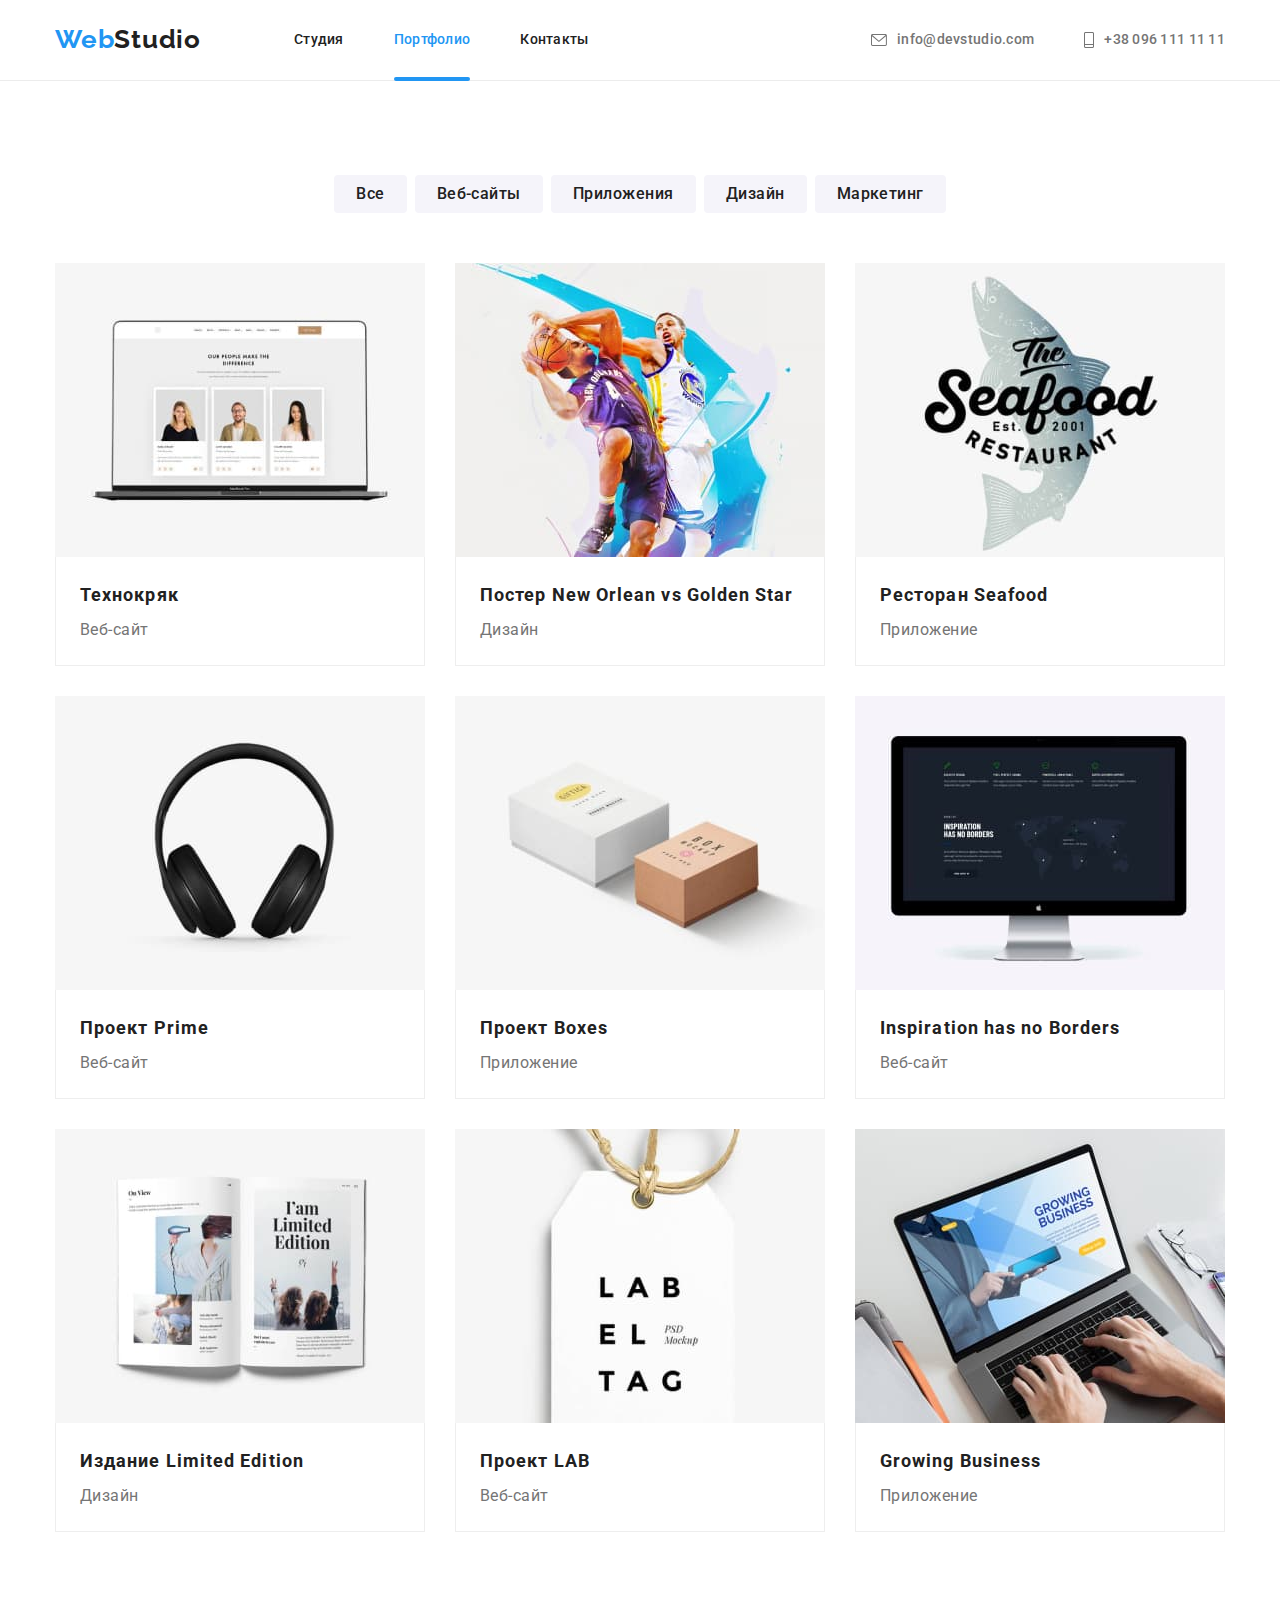
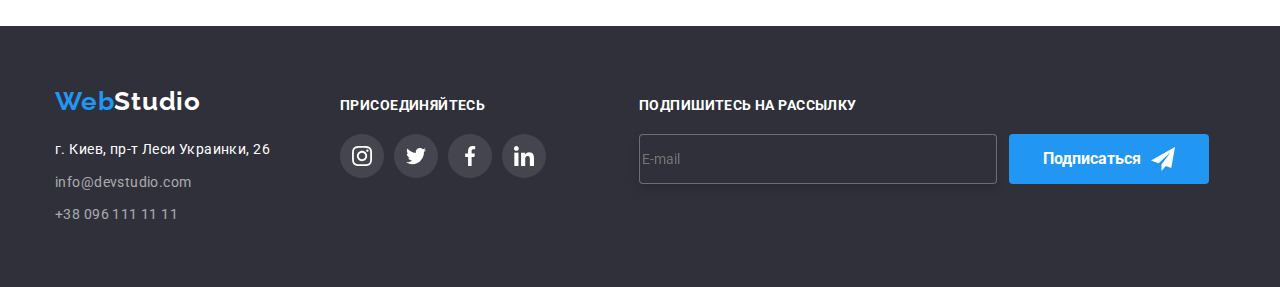
==== commit 0141cde3: "Changed by BEM" ====
--- a/portfolio.html
+++ b/portfolio.html
@@ -13,35 +13,34 @@
       rel="stylesheet"
       href="https://cdnjs.cloudflare.com/ajax/libs/modern-normalize/1.1.0/modern-normalize.min.css"
     />
-    <link rel="stylesheet" href="./css/main.css" />
-    <link rel="stylesheet" href="./css/styles.css" />
+    <link rel="stylesheet" href="./css/main.min.css" />
   </head>
   <body>
     <!-- Шапка сайта -->
-    <header class="header-border">
+    <header class="header__container">
       <div class="header container">
-        <nav class="header-nav">
-          <a href="./index.html" class="logo"> <span>Web</span>Studio</a>
-          <ul class="site-nav list">
-            <li class="item"><a href="./index.html" class="link">Студия</a></li>
-            <li class="item">
-              <div class="header-item"><a href="./portfolio.html" class="link current">Портфолио</a></div>
-            </li>
-            <li class="item"><a href="" class="link">Контакты</a></li>
+        <nav class="nav">
+          <a href="./index.html" class="logo logo--dark"> <span>Web</span>Studio</a>
+          <ul class="nav__list nav__list--ind list">
+            <li class="nav__item"><a href="./index.html" class="nav__link util-accent">Студия</a></li>
+            <li class="nav__item">
+              <div class="nav__current"><a href="./portfolio.html" class="nav__link current">Портфолио</a></div>
+            </li>
+            <li class="nav__item"><a href="" class="nav__link util-accent">Контакты</a></li>
           </ul>
         </nav>
-        <ul class="contacts-header list">
-          <li class="item">
-            <a href="mailto:info@devstudio.com" class="link">
-              <svg class="contacts-header-icon" width="16px" height="12px">
+        <ul class="header__list list">
+          <li class="header__item">
+            <a href="mailto:info@devstudio.com" class="header__link util-accent">
+              <svg class="header__icon" width="16px" height="12px">
                 <use href="./images/svg/symbol-defs.svg#icon-envelope"></use>
               </svg>
               info@devstudio.com
             </a>
           </li>
-          <li class="item">
-            <a href="tel:+380961111111" class="link">
-              <svg class="contacts-header-icon" width="10px" height="16px">
+          <li class="header__item">
+            <a href="tel:+380961111111" class="header__link util-accent">
+              <svg class="header__icon" width="10px" height="16px">
                 <use href="./images/svg/symbol-defs.svg#icon-Vector"></use>
               </svg>
               +38 096 111 11 11</a
@@ -255,46 +254,50 @@
     <footer class="footer">
       <div class="container bloks">
         <div class="address">
-          <a href="/index.html" class="logo"> <span>Web</span>Studio</a>
+          <a href="/index.html" class="logo logo--light"> <span>Web</span>Studio</a>
           <address>
-            <ul class="list">
-              <li class="address-text">
-                <a href="https://goo.gl/maps/LQbmXpM3BCBhQMDx9" class="address-text" target="_blank"
+            <ul class="address-list list">
+              <li class="address-list__item">
+                <a href="https://goo.gl/maps/LQbmXpM3BCBhQMDx9" class="address-list__text" target="_blank"
                   >г. Киев, пр-т Леси Украинки, 26</a
                 >
               </li>
-              <li class="item"><a href="mailto:info@devstudio.com" class="address-link">info@devstudio.com</a></li>
-              <li class="item"><a href="tel:+380961111111" class="address-link">+38 096 111 11 11</a></li>
+              <li class="address-list__item">
+                <a href="mailto:info@devstudio.com" class="address-list__link util-accent">info@devstudio.com</a>
+              </li>
+              <li class="address-list__item">
+                <a href="tel:+380961111111" class="address-list__link util-accent">+38 096 111 11 11</a>
+              </li>
             </ul>
           </address>
         </div>
         <div class="join">
-          <h3 class="title">Присоединяйтесь</h3>
-          <ul class="join-list list">
-            <li class="item">
-              <a href="" class="join-icon">
-                <svg class="icon" width="20px" height="20px">
+          <h3 class="pre-title pre-title--footer">Присоединяйтесь</h3>
+          <ul class="socials-list socials-list--footer list">
+            <li class="socials-list__item">
+              <a href="" class="socials-list__link socials-list__link--dark">
+                <svg class="socials-list__icon" width="20px" height="20px">
                   <use href="./images/svg/symbol-defs.svg#icon-instagram-2"></use>
                 </svg>
               </a>
             </li>
-            <li class="item">
-              <a href="" class="join-icon">
-                <svg class="icon" width="20px" height="20px">
+            <li class="socials-list__item">
+              <a href="" class="socials-list__link socials-list__link--dark">
+                <svg class="socials-list__icon" width="20px" height="20px">
                   <use href="./images/svg/symbol-defs.svg#icon-twitter-1"></use>
                 </svg>
               </a>
             </li>
-            <li class="item">
-              <a href="" class="join-icon">
-                <svg class="icon" width="20px" height="20px">
+            <li class="socials-list__item">
+              <a href="" class="socials-list__link socials-list__link--dark">
+                <svg class="socials-list__icon" width="20px" height="20px">
                   <use href="./images/svg/symbol-defs.svg#icon-facebook-1"></use>
                 </svg>
               </a>
             </li>
-            <li class="item">
-              <a href="" class="join-icon">
-                <svg class="icon" width="20px" height="20px">
+            <li class="socials-list__item">
+              <a href="" class="socials-list__link socials-list__link--dark">
+                <svg class="socials-list__icon" width="20px" height="20px">
                   <use href="./images/svg/symbol-defs.svg#icon-linkedin-1"></use>
                 </svg>
               </a>
@@ -302,14 +305,14 @@
           </ul>
         </div>
         <div class="subscribe">
-          <h3 class="title">Подпишитесь на рассылку</h3>
+          <h3 class="pre-title pre-title--footer">Подпишитесь на рассылку</h3>
           <form class="form-footer">
-            <label class="field-footer">
-              <input type="email" class="input-footer" name="email" placeholder="E-mail" />
+            <label class="form-footer__field">
+              <input type="email" class="form-footer__input" name="email" placeholder="E-mail" />
             </label>
-            <button type="submit" class="footer-button">
+            <button type="submit" class="button button--footer">
               Подписаться
-              <svg class="icon" width="24px" height="24px">
+              <svg class="button__icon" width="24px" height="24px">
                 <use href="./images/svg/symbol-defs.svg#icon-icon-send"></use>
               </svg>
             </button>
--- a/css/main.min.css
+++ b/css/main.min.css
@@ -0,0 +1,2 @@
+.visually-hidden{position:absolute;width:1px;height:1px;margin:-1px;padding:0;overflow:hidden;border:0;clip:rect(0 0 0 0)}.util-accent:hover,.util-accent:focus{color:var(--accent-color);fill:var(--accent-color);outline:none}h1,h2,h3,h4,h5,h6,p,ul{margin:0;padding:0}.list{list-style:none}.list a{text-decoration:none}:root{--title-text-color: #212121;--primari-text-color: #757575;--accent-color: #2196f3;--primary-white-color: #ffffff;--background-color: #2f303a;--background-body-color: #f5f4fa;--icons-color: #afb1b8;--icon-white-color: #ffffff}body{color:var(--primari-text-color);font-family:roboto, sans-serif;font-size:14px;line-height:1.7}.card-img{display:block}.pre-title{font-weight:bold;font-size:14px;line-height:1.14;letter-spacing:0.03em;text-transform:uppercase}.section{padding-top:94px;padding-bottom:94px;background-color:#ffffff}.section__title{color:var(--title-text-color);font-weight:bold;font-size:36px;line-height:1.17;text-align:center;letter-spacing:0.03em;margin-bottom:50px}.container{width:1200px;margin-left:auto;margin-right:auto;padding-left:15px;padding-right:15px}.logo{text-decoration:none;font-family:raleway;font-weight:700;font-size:26px;line-height:1.2;letter-spacing:0.03em}.logo span{color:var(--accent-color)}.backdrop{position:fixed;top:0;left:0;width:100vw;height:100vh;background-color:rgba(0,0,0,0.2);opacity:1;transition:opacity 250ms cubic-bezier(0.4, 0, 0.2, 1)}.backdrop.is-hidden{opacity:0;pointer-events:none;visibility:hidden}.modal{position:absolute;top:50%;left:50%;padding:40px;min-width:528px;min-height:581px;background-color:#ffffff;box-shadow:0px 1px 3px rgba(0,0,0,0.12),0px 1px 1px rgba(0,0,0,0.14),0px 2px 1px rgba(0,0,0,0.2);border-radius:4px;transform:translate(-50%, -50%)}.modal__button{padding:0;margin:0;position:absolute;top:8px;right:8px;fill:var(--icons-color);border:none;background-color:transparent;cursor:pointer}.modal__icon{display:block;fill:#000;transition:fill 250ms cubic-bezier(0.4, 0, 0.2, 1)}.modal__icon:hover{fill:var(--accent-color)}.form-modal__title{margin-bottom:30px;font-weight:bold;font-size:20px;line-height:1.15;text-align:center;letter-spacing:0.03em;color:var(--title-text-color)}.form-field{position:relative;display:flex;margin-bottom:28px}.form-field:focus-within>.form-field__icon{fill:var(--accent-color)}.form-field:focus-within>.form-field__input{border-color:var(--accent-color);outline:none}.form-field__input{width:100%;height:40px;padding-left:42px;border:1px solid rgba(33,33,33,0.2);border-radius:4px;cursor:pointer;transition:border-color 250ms cubic-bezier(0.4, 0, 0.2, 1)}.form-field__label{position:absolute;top:-18px;left:0;font-size:12px;line-height:1.17;letter-spacing:0.01em;cursor:pointer}.form-field__icon{position:absolute;left:12px;top:50%;transform:translateY(-50%);cursor:pointer;transition:fill 250ms cubic-bezier(0.4, 0, 0.2, 1)}.form-field__input.comments{height:120px;padding:12px 16px;resize:none}.form-field.comments{margin-bottom:20px}.button--form{box-shadow:0px 4px 4px rgba(0,0,0,0.15)}.form-checkbox__label,.form-checkbox__link{padding-left:24px;font-size:14px;line-height:1.71;letter-spacing:0.03em}.form-checkbox__link{display:inline;text-decoration-line:underline;color:var(--accent-color);margin:0;padding:0}.form-checkbox__unchecked{position:absolute;top:50%;transform:translateY(-50%);width:16px;height:15px;margin-right:5px;border:2px solid #2a2a2a;border-radius:2px;background:#ffffff;transition:background-color 250ms cubic-bezier(0.4, 0, 0.2, 1),border 250ms cubic-bezier(0.4, 0, 0.2, 1)}.form-checkbox__input:checked ~ .form-checkbox__unchecked{background:transparent;border:transparent}.form-checkbox__checked{position:absolute;top:50%;transform:translateY(-50%)}.form-checkbox__input{overflow:hidden}.form-checkbox{position:relative;display:flex;margin-bottom:28px;padding-left:12px;margin-bottom:30px}.subscribe{margin-left:93px;margin-top:12px}.form-footer{display:flex;align-items:center;margin-top:20px}.form-footer__input{width:358px;height:50px;border:1px solid rgba(255,255,255,0.3);filter:drop-shadow(0px 4px 4px rgba(0,0,0,0.15));border-radius:4px;background-color:#2f303a;color:var(--primary-white-color);cursor:pointer;transition:border-color 250ms cubic-bezier(0.4, 0, 0.2, 1)}.form-footer__field:focus-within>.form-footer__input{border-color:var(--accent-color);outline:none}.subscribe .button--footer{display:flex;justify-content:center;align-items:center;margin-left:12px}.button__icon{margin-left:10px}.button,.form-button{display:block;width:200px;height:50px;border:10px transparent;border-radius:4px;padding:0;margin:auto;cursor:pointer;color:var(--primary-white-color);background-color:var(--accent-color);font-family:Roboto;font-weight:bold;font-size:16px;line-height:1.88}.socials-list{display:flex;justify-content:center}.socials-list__link{width:44px;height:44px;border-radius:50%;padding:12px;display:block;transition:background-color 250ms cubic-bezier(0.4, 0, 0.2, 1),color 250ms cubic-bezier(0.4, 0, 0.2, 1)}.socials-list__link:hover{color:var(--icon-white-color);background-color:var(--accent-color);outline:none}.socials-list__link:focus{color:var(--icon-white-color);background-color:var(--accent-color);outline:none}.socials-list__item:not(:last-child){margin-right:10px}.socials-list__icon{fill:currentColor}.header{display:flex;padding-top:24px;padding-bottom:25px;align-items:center}.header__container{border-bottom:1px solid #ececec}.logo--dark{color:var(--title-text-color)}.nav__list,.header__list{display:flex;align-items:center;font-weight:500;font-size:14px;line-height:1.2;letter-spacing:0.02em}.header__list{margin-left:auto}.header__link{display:flex;align-items:center;color:var(--primari-text-color);transition:color 250ms cubic-bezier(0.4, 0, 0.2, 1)}.header__item:last-child{margin-left:50px}.header__icon{fill:currentColor;margin-right:10px}.hero{padding-top:200px;padding-bottom:200px;max-width:1600px;margin-left:auto;margin-right:auto;background-image:linear-gradient(to right, rgba(47,48,58,0.4), rgba(47,48,58,0.4)),url(../images/hero/img1.jpg);background-repeat:no-repeat;background-position:center;background-size:cover}.hero__title{color:var(--primary-white-color);font-weight:900;font-size:44px;line-height:1.36;text-align:center;letter-spacing:0.06em;text-transform:uppercase;margin-bottom:30px}.nav{display:flex}.nav__list--ind{margin-left:93px}.nav__item:not(:last-child){margin-right:50px}.nav__link{color:var(--title-text-color);transition:color 250ms cubic-bezier(0.4, 0, 0.2, 1)}.nav__link.current{color:var(--accent-color)}.nav__current{position:relative}.nav__current::after{content:"";position:absolute;top:46px;left:0;width:100%;height:4px;border-radius:2px;background-color:var(--accent-color);animation-name:changes;animation-duration:500ms;animation-timing-function:linear;animation-fill-mode:backwards}@keyframes changes{0%{opacity:0}100%{opacity:1}}.feature-list{display:flex}.pre-title--feature{margin-bottom:10px;color:var(--title-text-color)}.feature-list__item{display:block;width:270px}.feature-list__item:not(:last-child){margin-right:30px}.feature-list__text{letter-spacing:0.03em}.feature-list__wrap{padding:25px 100px;border-radius:4px;background-color:var(--background-body-color);margin-bottom:30px}.feature-list__icon{display:block}.trend{padding-top:0px}.trend-list{display:flex}.trend-list__item{position:relative}.trend-list__item:not(:last-child){margin-right:30px}.pre-title--trend{color:var(--primary-white-color)}.trend-list__content{position:absolute;width:100%;bottom:0;padding-top:27px;padding-bottom:27px;text-align:center;background-color:rgba(47,48,58,0.8)}.command{background-color:var(--background-body-color)}.command-list{display:flex}.command-list__item{padding-bottom:30px;border-radius:0px 0px 4px 4px;background-color:var(--primary-white-color);box-shadow:0px 1px 3px rgba(0,0,0,0.12),0px 1px 1px rgba(0,0,0,0.14),0px 2px 1px rgba(0,0,0,0.2)}.command-list__item:not(:last-child){margin-right:30px}.command-list__title{color:var(--title-text-color);font-weight:500;font-size:16px;line-height:1.19;letter-spacing:0.03em;margin:30px auto 10px;display:block;text-align:center}.command-list__text{font-size:16px;line-height:1.19;text-align:center;letter-spacing:0.03em;margin-bottom:16px}.socials-list__link--transparent{background-color:transparent;color:var(--icons-color)}.clients-list{display:flex;justify-content:space-between}.clients-list__link{padding:16px 32px;border:1px solid var(--icons-color);border-radius:4px;color:var(--icons-color);display:block;transition:color 250ms cubic-bezier(0.4, 0, 0.2, 1),border 250ms cubic-bezier(0.4, 0, 0.2, 1)}.clients-list__link:hover{color:var(--accent-color);border:1px solid var(--accent-color);outline:none}.clients-list__link:focus{color:var(--accent-color);border:1px solid var(--accent-color);outline:none}.clients-list__icon{fill:currentColor;display:block}.filter{display:flex;justify-content:center}.filter .item:not(:last-child){margin-right:8px}.filter-button{cursor:pointer;color:var(--title-text-color);background-color:#f5f4fa;font-family:Roboto;font-weight:500;font-size:16px;line-height:1.62;text-align:center;letter-spacing:0.03em;border-radius:4px;border:0;padding:6px 22px;transition:background-color 250ms cubic-bezier(0.4, 0, 0.2, 1),color 250ms cubic-bezier(0.4, 0, 0.2, 1),box-shadow 250ms cubic-bezier(0.4, 0, 0.2, 1)}.filter-button:hover,.filter-button:focus{color:var(--primary-white-color);background-color:var(--accent-color);box-shadow:0px 3px 1px rgba(0,0,0,0.1),0px 1px 2px rgba(0,0,0,0.08),0px 2px 2px rgba(0,0,0,0.12);outline:none}.filter-list{display:flex;flex-wrap:wrap;margin-top:50px;gap:30px 30px}.filter-list .title{color:var(--title-text-color);font-weight:bold;font-size:18px;line-height:2;letter-spacing:0.06em}.filter-list .content{border:1px solid #eee;border-top:0px;padding:20px 24px}.filter-list .text{margin-top:2px;font-weight:normal;font-size:16px;line-height:1.87;letter-spacing:0.03em;color:var(--primari-text-color)}.filter-hover{display:block;transition:box-shadow 250ms cubic-bezier(0.4, 0, 0.2, 1)}.filter-list .desc{position:relative;overflow:hidden}.filter-desc-overlay{position:absolute;top:0;left:0;width:100%;height:100%;padding:63px 24px;background-color:rgba(33,150,243,0.9);transform:translateY(100%);opacity:0.2;transition:transform 250ms cubic-bezier(0.4, 0, 0.2, 1),opacity 250ms cubic-bezier(0.4, 0, 0.2, 1)}.filter-desc-overlay .text{font-size:18px;line-height:1.56;letter-spacing:0.03em;color:var(--primary-white-color)}.filter-hover:focus,.filter-hover:hover{box-shadow:0px 1px 1px rgba(0,0,0,0.12),0px 4px 4px rgba(0,0,0,0.06),1px 4px 6px rgba(0,0,0,0.16);outline:none}.filter-hover:hover .filter-desc-overlay,.filter-hover:focus .filter-desc-overlay{transform:translateY(0);opacity:1}.footer{background-color:var(--background-color);padding-top:60px;padding-bottom:60px}.bloks{display:flex}.address-list{display:block;margin-top:20px}.address-list__link{color:rgba(255,255,255,0.6);font-weight:normal;font-style:normal;font-size:14px;line-height:1.71;letter-spacing:0.03em;transition:color 250ms cubic-bezier(0.4, 0, 0.2, 1)}.address-list__text{color:var(--primary-white-color);font-style:normal;font-weight:normal;font-size:14px;line-height:1.71;letter-spacing:0.03em}.address-list__item{margin-top:9px}.logo--light{color:var(--primary-white-color)}.join{margin-left:70px;margin-top:12px}.pre-title--footer{color:var(--primary-white-color)}.socials-list--footer{margin-top:20px}.socials-list__link--dark{color:var(--icon-white-color);background-color:rgba(255,255,255,0.1)}
+/*# sourceMappingURL=main.min.css.map */